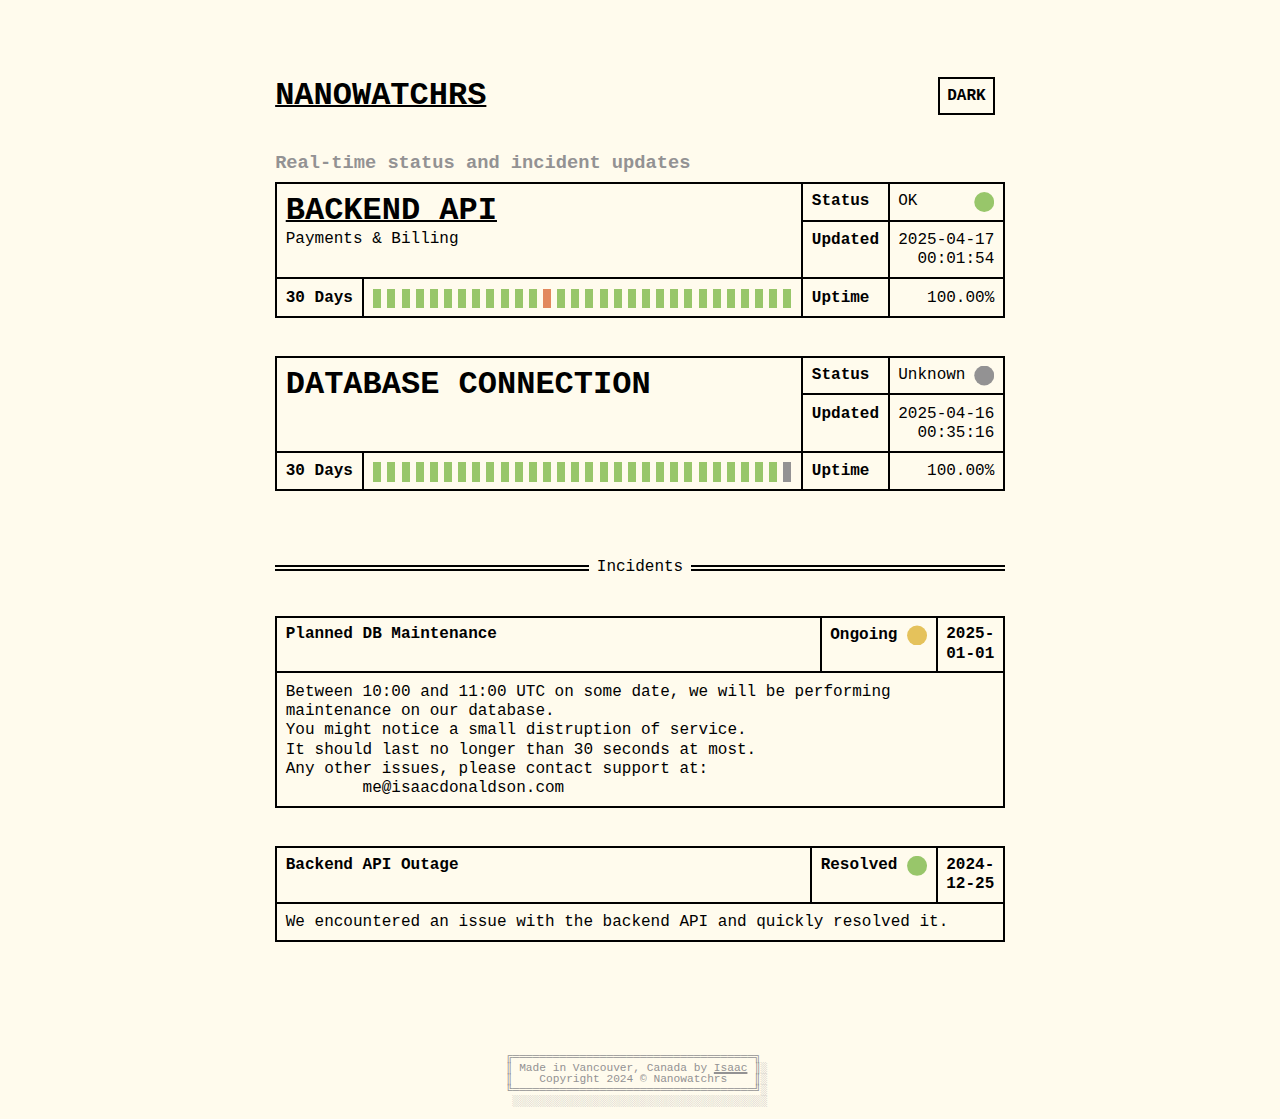
==== assets/index.html @ fce8784a "Update status for Backend API" ====
<!DOCTYPE html>
<html lang="en">
    <head>
        
    <title>Nanowatchrs Status</title>
    <meta property="og:title" content="Nanowatchrs Status">


        <meta charset="utf-8">
        <meta name="viewport" content="width=device-width, initial-scale=1">
        <meta name="author" content="Nanowatchrs Status">
        <meta name="description" content="Nanowatchrs status page">
        <meta property="og:description" content="Nanowatchrs status page">
        <meta property="og:image" content="/nanowatchrs_logo.svg">
        <meta property="og:url" content="https://status.isaacdonaldson.com">
        <meta property="og:site_name" content="Nanowatchrs Status">
        <meta name="twitter:card" content="/nanowatchrs_logo.svg">
        <meta name="twitter:image:alt" content="Nanowatchrs Status logo">
        <link href="style.css?v=043" rel="stylesheet">
        <link rel="icon" type="image/svg+xml" href="/nanowatchrs_logo.svg">
    </head>

    

<button class="theme-toggle" aria-label="Toggle theme">
  <span class="theme-toggle-text">DARK</span>
</button>


    <a href="https://github.com/isaacdonaldson/nanowatchrs" target="_blank">
        <h1>Nanowatchrs</h1>
    </a>



    <h3 class="disabled">Real-time status and incident updates</h3>



<table class="header desktop">
    <tr>
        <td colspan="2" rowspan="2" class="width-auto">
            
                <a href="https://example.com" target="_blank"><h1 class="title">
                    Backend API
                </h1></a>
            
            
                <span class="subtitle">Payments & Billing</span>
            
        </td>
        <th>Status</th>
        <td class="width-min">
            <div class="inline-row">
                OK
                <span class="status-marker bg-success"></span>
            </div>
        </td>
    </tr>
    <tr>
        <th>Updated</th>
        <td class="width-min">
            <time style="white-space: pre">2025-04-17</time>
            <time style="white-space: pre">00:01:54</time>
        </td>
    </tr>
    <tr>
        <th class="width-min"><span style="white-space: nowrap;">30 Days</span></th>
        <td class="width-auto">
            <div class="history-line">
                
                <div class="popup-container">
                    <div class="popup-target history-marker bg-success">&nbsp;</div>
                    <div class="popup-content">
                        <span class="entry-date">2025-03-19</span>
                        <div class="entry-content">
                            <span class="status-marker bg-success"></span>
                            <small class="entry-notes">No Incident</small>
                        </div>
                    </div>
                </div>
                
                <div class="popup-container">
                    <div class="popup-target history-marker bg-success">&nbsp;</div>
                    <div class="popup-content">
                        <span class="entry-date">2025-03-20</span>
                        <div class="entry-content">
                            <span class="status-marker bg-success"></span>
                            <small class="entry-notes">No Incident</small>
                        </div>
                    </div>
                </div>
                
                <div class="popup-container">
                    <div class="popup-target history-marker bg-success">&nbsp;</div>
                    <div class="popup-content">
                        <span class="entry-date">2025-03-21</span>
                        <div class="entry-content">
                            <span class="status-marker bg-success"></span>
                            <small class="entry-notes">No Incident</small>
                        </div>
                    </div>
                </div>
                
                <div class="popup-container">
                    <div class="popup-target history-marker bg-success">&nbsp;</div>
                    <div class="popup-content">
                        <span class="entry-date">2025-03-22</span>
                        <div class="entry-content">
                            <span class="status-marker bg-success"></span>
                            <small class="entry-notes">No Incident</small>
                        </div>
                    </div>
                </div>
                
                <div class="popup-container">
                    <div class="popup-target history-marker bg-success">&nbsp;</div>
                    <div class="popup-content">
                        <span class="entry-date">2025-03-23</span>
                        <div class="entry-content">
                            <span class="status-marker bg-success"></span>
                            <small class="entry-notes">No Incident</small>
                        </div>
                    </div>
                </div>
                
                <div class="popup-container">
                    <div class="popup-target history-marker bg-success">&nbsp;</div>
                    <div class="popup-content">
                        <span class="entry-date">2025-03-24</span>
                        <div class="entry-content">
                            <span class="status-marker bg-success"></span>
                            <small class="entry-notes">No Incident</small>
                        </div>
                    </div>
                </div>
                
                <div class="popup-container">
                    <div class="popup-target history-marker bg-success">&nbsp;</div>
                    <div class="popup-content">
                        <span class="entry-date">2025-03-25</span>
                        <div class="entry-content">
                            <span class="status-marker bg-success"></span>
                            <small class="entry-notes">No Incident</small>
                        </div>
                    </div>
                </div>
                
                <div class="popup-container">
                    <div class="popup-target history-marker bg-success">&nbsp;</div>
                    <div class="popup-content">
                        <span class="entry-date">2025-03-26</span>
                        <div class="entry-content">
                            <span class="status-marker bg-success"></span>
                            <small class="entry-notes">No Incident</small>
                        </div>
                    </div>
                </div>
                
                <div class="popup-container">
                    <div class="popup-target history-marker bg-success">&nbsp;</div>
                    <div class="popup-content">
                        <span class="entry-date">2025-03-27</span>
                        <div class="entry-content">
                            <span class="status-marker bg-success"></span>
                            <small class="entry-notes">No Incident</small>
                        </div>
                    </div>
                </div>
                
                <div class="popup-container">
                    <div class="popup-target history-marker bg-success">&nbsp;</div>
                    <div class="popup-content">
                        <span class="entry-date">2025-03-28</span>
                        <div class="entry-content">
                            <span class="status-marker bg-success"></span>
                            <small class="entry-notes">No Incident</small>
                        </div>
                    </div>
                </div>
                
                <div class="popup-container">
                    <div class="popup-target history-marker bg-success">&nbsp;</div>
                    <div class="popup-content">
                        <span class="entry-date">2025-03-29</span>
                        <div class="entry-content">
                            <span class="status-marker bg-success"></span>
                            <small class="entry-notes">No Incident</small>
                        </div>
                    </div>
                </div>
                
                <div class="popup-container">
                    <div class="popup-target history-marker bg-success">&nbsp;</div>
                    <div class="popup-content">
                        <span class="entry-date">2025-03-30</span>
                        <div class="entry-content">
                            <span class="status-marker bg-success"></span>
                            <small class="entry-notes">No Incident</small>
                        </div>
                    </div>
                </div>
                
                <div class="popup-container">
                    <div class="popup-target history-marker bg-danger">&nbsp;</div>
                    <div class="popup-content">
                        <span class="entry-date">2025-03-31</span>
                        <div class="entry-content">
                            <span class="status-marker bg-danger"></span>
                            <small class="entry-notes">Potential Outage or Issue</small>
                        </div>
                    </div>
                </div>
                
                <div class="popup-container">
                    <div class="popup-target history-marker bg-success">&nbsp;</div>
                    <div class="popup-content">
                        <span class="entry-date">2025-04-01</span>
                        <div class="entry-content">
                            <span class="status-marker bg-success"></span>
                            <small class="entry-notes">No Incident</small>
                        </div>
                    </div>
                </div>
                
                <div class="popup-container">
                    <div class="popup-target history-marker bg-success">&nbsp;</div>
                    <div class="popup-content">
                        <span class="entry-date">2025-04-02</span>
                        <div class="entry-content">
                            <span class="status-marker bg-success"></span>
                            <small class="entry-notes">No Incident</small>
                        </div>
                    </div>
                </div>
                
                <div class="popup-container">
                    <div class="popup-target history-marker bg-success">&nbsp;</div>
                    <div class="popup-content">
                        <span class="entry-date">2025-04-03</span>
                        <div class="entry-content">
                            <span class="status-marker bg-success"></span>
                            <small class="entry-notes">No Incident</small>
                        </div>
                    </div>
                </div>
                
                <div class="popup-container">
                    <div class="popup-target history-marker bg-success">&nbsp;</div>
                    <div class="popup-content">
                        <span class="entry-date">2025-04-04</span>
                        <div class="entry-content">
                            <span class="status-marker bg-success"></span>
                            <small class="entry-notes">No Incident</small>
                        </div>
                    </div>
                </div>
                
                <div class="popup-container">
                    <div class="popup-target history-marker bg-success">&nbsp;</div>
                    <div class="popup-content">
                        <span class="entry-date">2025-04-05</span>
                        <div class="entry-content">
                            <span class="status-marker bg-success"></span>
                            <small class="entry-notes">No Incident</small>
                        </div>
                    </div>
                </div>
                
                <div class="popup-container">
                    <div class="popup-target history-marker bg-success">&nbsp;</div>
                    <div class="popup-content">
                        <span class="entry-date">2025-04-06</span>
                        <div class="entry-content">
                            <span class="status-marker bg-success"></span>
                            <small class="entry-notes">No Incident</small>
                        </div>
                    </div>
                </div>
                
                <div class="popup-container">
                    <div class="popup-target history-marker bg-success">&nbsp;</div>
                    <div class="popup-content">
                        <span class="entry-date">2025-04-07</span>
                        <div class="entry-content">
                            <span class="status-marker bg-success"></span>
                            <small class="entry-notes">No Incident</small>
                        </div>
                    </div>
                </div>
                
                <div class="popup-container">
                    <div class="popup-target history-marker bg-success">&nbsp;</div>
                    <div class="popup-content">
                        <span class="entry-date">2025-04-08</span>
                        <div class="entry-content">
                            <span class="status-marker bg-success"></span>
                            <small class="entry-notes">No Incident</small>
                        </div>
                    </div>
                </div>
                
                <div class="popup-container">
                    <div class="popup-target history-marker bg-success">&nbsp;</div>
                    <div class="popup-content">
                        <span class="entry-date">2025-04-09</span>
                        <div class="entry-content">
                            <span class="status-marker bg-success"></span>
                            <small class="entry-notes">No Incident</small>
                        </div>
                    </div>
                </div>
                
                <div class="popup-container">
                    <div class="popup-target history-marker bg-success">&nbsp;</div>
                    <div class="popup-content">
                        <span class="entry-date">2025-04-10</span>
                        <div class="entry-content">
                            <span class="status-marker bg-success"></span>
                            <small class="entry-notes">No Incident</small>
                        </div>
                    </div>
                </div>
                
                <div class="popup-container">
                    <div class="popup-target history-marker bg-success">&nbsp;</div>
                    <div class="popup-content">
                        <span class="entry-date">2025-04-11</span>
                        <div class="entry-content">
                            <span class="status-marker bg-success"></span>
                            <small class="entry-notes">No Incident</small>
                        </div>
                    </div>
                </div>
                
                <div class="popup-container">
                    <div class="popup-target history-marker bg-success">&nbsp;</div>
                    <div class="popup-content">
                        <span class="entry-date">2025-04-12</span>
                        <div class="entry-content">
                            <span class="status-marker bg-success"></span>
                            <small class="entry-notes">No Incident</small>
                        </div>
                    </div>
                </div>
                
                <div class="popup-container">
                    <div class="popup-target history-marker bg-success">&nbsp;</div>
                    <div class="popup-content">
                        <span class="entry-date">2025-04-13</span>
                        <div class="entry-content">
                            <span class="status-marker bg-success"></span>
                            <small class="entry-notes">No Incident</small>
                        </div>
                    </div>
                </div>
                
                <div class="popup-container">
                    <div class="popup-target history-marker bg-success">&nbsp;</div>
                    <div class="popup-content">
                        <span class="entry-date">2025-04-14</span>
                        <div class="entry-content">
                            <span class="status-marker bg-success"></span>
                            <small class="entry-notes">No Incident</small>
                        </div>
                    </div>
                </div>
                
                <div class="popup-container">
                    <div class="popup-target history-marker bg-success">&nbsp;</div>
                    <div class="popup-content">
                        <span class="entry-date">2025-04-15</span>
                        <div class="entry-content">
                            <span class="status-marker bg-success"></span>
                            <small class="entry-notes">No Incident</small>
                        </div>
                    </div>
                </div>
                
                <div class="popup-container">
                    <div class="popup-target history-marker bg-success">&nbsp;</div>
                    <div class="popup-content">
                        <span class="entry-date">2025-04-16</span>
                        <div class="entry-content">
                            <span class="status-marker bg-success"></span>
                            <small class="entry-notes">No Incident</small>
                        </div>
                    </div>
                </div>
                
                <div class="popup-container">
                    <div class="popup-target history-marker bg-success">&nbsp;</div>
                    <div class="popup-content">
                        <span class="entry-date">2025-04-17</span>
                        <div class="entry-content">
                            <span class="status-marker bg-success"></span>
                            <small class="entry-notes">No Incident</small>
                        </div>
                    </div>
                </div>
                
            </div>
        </td>
        <th class="width-min">Uptime</th>
        <td>100.00%</td>
    </tr>
</table>


<table class="header tablet">
    <tr>
        <td colspan="2" rowspan="2" class="width-auto">
            
                <a href="https://example.com" target="_blank"><h1 class="title">
                    Backend API
                </h1></a>
            
            
                <span class="subtitle">Payments & Billing</span>
            
        </td>
        <th>Status</th>
        <td class="width-min">
            <div class="inline-row">
                OK
                <span class="status-marker bg-success"></span>
            </div>
        </td>
    </tr>
    <tr>
        <th>Updated</th>
        <td class="width-min">
            <time style="white-space: pre">2025-04-17</time>
            <time style="white-space: pre">00:01:54</time>
        </td>
    </tr>
    <tr>
        <td colspan="2" class="width-min">
            <div class="history-line">
                
                <div class="popup-container">
                    <div class="popup-target history-marker bg-success">&nbsp;</div>
                    <div class="popup-content">
                        <span class="entry-date">2025-03-19</span>
                        <div class="entry-content">
                            <span class="status-marker bg-success"></span>
                            <small class="entry-notes">No Incident</small>
                        </div>
                    </div>
                </div>
                
                <div class="popup-container">
                    <div class="popup-target history-marker bg-success">&nbsp;</div>
                    <div class="popup-content">
                        <span class="entry-date">2025-03-20</span>
                        <div class="entry-content">
                            <span class="status-marker bg-success"></span>
                            <small class="entry-notes">No Incident</small>
                        </div>
                    </div>
                </div>
                
                <div class="popup-container">
                    <div class="popup-target history-marker bg-success">&nbsp;</div>
                    <div class="popup-content">
                        <span class="entry-date">2025-03-21</span>
                        <div class="entry-content">
                            <span class="status-marker bg-success"></span>
                            <small class="entry-notes">No Incident</small>
                        </div>
                    </div>
                </div>
                
                <div class="popup-container">
                    <div class="popup-target history-marker bg-success">&nbsp;</div>
                    <div class="popup-content">
                        <span class="entry-date">2025-03-22</span>
                        <div class="entry-content">
                            <span class="status-marker bg-success"></span>
                            <small class="entry-notes">No Incident</small>
                        </div>
                    </div>
                </div>
                
                <div class="popup-container">
                    <div class="popup-target history-marker bg-success">&nbsp;</div>
                    <div class="popup-content">
                        <span class="entry-date">2025-03-23</span>
                        <div class="entry-content">
                            <span class="status-marker bg-success"></span>
                            <small class="entry-notes">No Incident</small>
                        </div>
                    </div>
                </div>
                
                <div class="popup-container">
                    <div class="popup-target history-marker bg-success">&nbsp;</div>
                    <div class="popup-content">
                        <span class="entry-date">2025-03-24</span>
                        <div class="entry-content">
                            <span class="status-marker bg-success"></span>
                            <small class="entry-notes">No Incident</small>
                        </div>
                    </div>
                </div>
                
                <div class="popup-container">
                    <div class="popup-target history-marker bg-success">&nbsp;</div>
                    <div class="popup-content">
                        <span class="entry-date">2025-03-25</span>
                        <div class="entry-content">
                            <span class="status-marker bg-success"></span>
                            <small class="entry-notes">No Incident</small>
                        </div>
                    </div>
                </div>
                
                <div class="popup-container">
                    <div class="popup-target history-marker bg-success">&nbsp;</div>
                    <div class="popup-content">
                        <span class="entry-date">2025-03-26</span>
                        <div class="entry-content">
                            <span class="status-marker bg-success"></span>
                            <small class="entry-notes">No Incident</small>
                        </div>
                    </div>
                </div>
                
                <div class="popup-container">
                    <div class="popup-target history-marker bg-success">&nbsp;</div>
                    <div class="popup-content">
                        <span class="entry-date">2025-03-27</span>
                        <div class="entry-content">
                            <span class="status-marker bg-success"></span>
                            <small class="entry-notes">No Incident</small>
                        </div>
                    </div>
                </div>
                
                <div class="popup-container">
                    <div class="popup-target history-marker bg-success">&nbsp;</div>
                    <div class="popup-content">
                        <span class="entry-date">2025-03-28</span>
                        <div class="entry-content">
                            <span class="status-marker bg-success"></span>
                            <small class="entry-notes">No Incident</small>
                        </div>
                    </div>
                </div>
                
                <div class="popup-container">
                    <div class="popup-target history-marker bg-success">&nbsp;</div>
                    <div class="popup-content">
                        <span class="entry-date">2025-03-29</span>
                        <div class="entry-content">
                            <span class="status-marker bg-success"></span>
                            <small class="entry-notes">No Incident</small>
                        </div>
                    </div>
                </div>
                
                <div class="popup-container">
                    <div class="popup-target history-marker bg-success">&nbsp;</div>
                    <div class="popup-content">
                        <span class="entry-date">2025-03-30</span>
                        <div class="entry-content">
                            <span class="status-marker bg-success"></span>
                            <small class="entry-notes">No Incident</small>
                        </div>
                    </div>
                </div>
                
                <div class="popup-container">
                    <div class="popup-target history-marker bg-danger">&nbsp;</div>
                    <div class="popup-content">
                        <span class="entry-date">2025-03-31</span>
                        <div class="entry-content">
                            <span class="status-marker bg-danger"></span>
                            <small class="entry-notes">Potential Outage or Issue</small>
                        </div>
                    </div>
                </div>
                
                <div class="popup-container">
                    <div class="popup-target history-marker bg-success">&nbsp;</div>
                    <div class="popup-content">
                        <span class="entry-date">2025-04-01</span>
                        <div class="entry-content">
                            <span class="status-marker bg-success"></span>
                            <small class="entry-notes">No Incident</small>
                        </div>
                    </div>
                </div>
                
                <div class="popup-container">
                    <div class="popup-target history-marker bg-success">&nbsp;</div>
                    <div class="popup-content">
                        <span class="entry-date">2025-04-02</span>
                        <div class="entry-content">
                            <span class="status-marker bg-success"></span>
                            <small class="entry-notes">No Incident</small>
                        </div>
                    </div>
                </div>
                
                <div class="popup-container">
                    <div class="popup-target history-marker bg-success">&nbsp;</div>
                    <div class="popup-content">
                        <span class="entry-date">2025-04-03</span>
                        <div class="entry-content">
                            <span class="status-marker bg-success"></span>
                            <small class="entry-notes">No Incident</small>
                        </div>
                    </div>
                </div>
                
                <div class="popup-container">
                    <div class="popup-target history-marker bg-success">&nbsp;</div>
                    <div class="popup-content">
                        <span class="entry-date">2025-04-04</span>
                        <div class="entry-content">
                            <span class="status-marker bg-success"></span>
                            <small class="entry-notes">No Incident</small>
                        </div>
                    </div>
                </div>
                
                <div class="popup-container">
                    <div class="popup-target history-marker bg-success">&nbsp;</div>
                    <div class="popup-content">
                        <span class="entry-date">2025-04-05</span>
                        <div class="entry-content">
                            <span class="status-marker bg-success"></span>
                            <small class="entry-notes">No Incident</small>
                        </div>
                    </div>
                </div>
                
                <div class="popup-container">
                    <div class="popup-target history-marker bg-success">&nbsp;</div>
                    <div class="popup-content">
                        <span class="entry-date">2025-04-06</span>
                        <div class="entry-content">
                            <span class="status-marker bg-success"></span>
                            <small class="entry-notes">No Incident</small>
                        </div>
                    </div>
                </div>
                
                <div class="popup-container">
                    <div class="popup-target history-marker bg-success">&nbsp;</div>
                    <div class="popup-content">
                        <span class="entry-date">2025-04-07</span>
                        <div class="entry-content">
                            <span class="status-marker bg-success"></span>
                            <small class="entry-notes">No Incident</small>
                        </div>
                    </div>
                </div>
                
                <div class="popup-container">
                    <div class="popup-target history-marker bg-success">&nbsp;</div>
                    <div class="popup-content">
                        <span class="entry-date">2025-04-08</span>
                        <div class="entry-content">
                            <span class="status-marker bg-success"></span>
                            <small class="entry-notes">No Incident</small>
                        </div>
                    </div>
                </div>
                
                <div class="popup-container">
                    <div class="popup-target history-marker bg-success">&nbsp;</div>
                    <div class="popup-content">
                        <span class="entry-date">2025-04-09</span>
                        <div class="entry-content">
                            <span class="status-marker bg-success"></span>
                            <small class="entry-notes">No Incident</small>
                        </div>
                    </div>
                </div>
                
                <div class="popup-container">
                    <div class="popup-target history-marker bg-success">&nbsp;</div>
                    <div class="popup-content">
                        <span class="entry-date">2025-04-10</span>
                        <div class="entry-content">
                            <span class="status-marker bg-success"></span>
                            <small class="entry-notes">No Incident</small>
                        </div>
                    </div>
                </div>
                
                <div class="popup-container">
                    <div class="popup-target history-marker bg-success">&nbsp;</div>
                    <div class="popup-content">
                        <span class="entry-date">2025-04-11</span>
                        <div class="entry-content">
                            <span class="status-marker bg-success"></span>
                            <small class="entry-notes">No Incident</small>
                        </div>
                    </div>
                </div>
                
                <div class="popup-container">
                    <div class="popup-target history-marker bg-success">&nbsp;</div>
                    <div class="popup-content">
                        <span class="entry-date">2025-04-12</span>
                        <div class="entry-content">
                            <span class="status-marker bg-success"></span>
                            <small class="entry-notes">No Incident</small>
                        </div>
                    </div>
                </div>
                
                <div class="popup-container">
                    <div class="popup-target history-marker bg-success">&nbsp;</div>
                    <div class="popup-content">
                        <span class="entry-date">2025-04-13</span>
                        <div class="entry-content">
                            <span class="status-marker bg-success"></span>
                            <small class="entry-notes">No Incident</small>
                        </div>
                    </div>
                </div>
                
                <div class="popup-container">
                    <div class="popup-target history-marker bg-success">&nbsp;</div>
                    <div class="popup-content">
                        <span class="entry-date">2025-04-14</span>
                        <div class="entry-content">
                            <span class="status-marker bg-success"></span>
                            <small class="entry-notes">No Incident</small>
                        </div>
                    </div>
                </div>
                
                <div class="popup-container">
                    <div class="popup-target history-marker bg-success">&nbsp;</div>
                    <div class="popup-content">
                        <span class="entry-date">2025-04-15</span>
                        <div class="entry-content">
                            <span class="status-marker bg-success"></span>
                            <small class="entry-notes">No Incident</small>
                        </div>
                    </div>
                </div>
                
                <div class="popup-container">
                    <div class="popup-target history-marker bg-success">&nbsp;</div>
                    <div class="popup-content">
                        <span class="entry-date">2025-04-16</span>
                        <div class="entry-content">
                            <span class="status-marker bg-success"></span>
                            <small class="entry-notes">No Incident</small>
                        </div>
                    </div>
                </div>
                
                <div class="popup-container">
                    <div class="popup-target history-marker bg-success">&nbsp;</div>
                    <div class="popup-content">
                        <span class="entry-date">2025-04-17</span>
                        <div class="entry-content">
                            <span class="status-marker bg-success"></span>
                            <small class="entry-notes">No Incident</small>
                        </div>
                    </div>
                </div>
                
            </div>
        </td>
        <th class="width-min">Uptime</th>
        <td>100.00%</td>
    </tr>
</table>

<table class="header mobile">
    <tr>
        <td colspan="3" class="width-auto" style="text-align: left;">
            
                <a href="https://example.com" target="_blank"><h1 class="title">
                    Backend API
                </h1></a>
            
            
                <span class="subtitle">Payments & Billing</span>
            
        </td>
    </tr>
    <tr>
        <td class="width-auto">
            <time style="white-space: pre">2025-04-17</time>
            @
            <time style="white-space: pre">00:01:54</time>
        </td>
        <td class="width-min" style="text-align: right;">100.00%</td>
        <td class="width-min" style="padding-left: 2ch">

            <div class="inline-row">
                OK
                <span class="status-marker bg-success" style="padding-left: 5ch"></span>
            </div>
        </td>
    </tr>
</table>

<table class="header desktop">
    <tr>
        <td colspan="2" rowspan="2" class="width-auto">
            
                <h1 class="title">
                    Database Connection
                </h1>
            
            
        </td>
        <th>Status</th>
        <td class="width-min">
            <div class="inline-row">
                Unknown
                <span class="status-marker bg-disabled"></span>
            </div>
        </td>
    </tr>
    <tr>
        <th>Updated</th>
        <td class="width-min">
            <time style="white-space: pre">2025-04-16</time>
            <time style="white-space: pre">00:35:16</time>
        </td>
    </tr>
    <tr>
        <th class="width-min"><span style="white-space: nowrap;">30 Days</span></th>
        <td class="width-auto">
            <div class="history-line">
                
                <div class="popup-container">
                    <div class="popup-target history-marker bg-success">&nbsp;</div>
                    <div class="popup-content">
                        <span class="entry-date">2025-03-19</span>
                        <div class="entry-content">
                            <span class="status-marker bg-success"></span>
                            <small class="entry-notes">No Incident</small>
                        </div>
                    </div>
                </div>
                
                <div class="popup-container">
                    <div class="popup-target history-marker bg-success">&nbsp;</div>
                    <div class="popup-content">
                        <span class="entry-date">2025-03-20</span>
                        <div class="entry-content">
                            <span class="status-marker bg-success"></span>
                            <small class="entry-notes">No Incident</small>
                        </div>
                    </div>
                </div>
                
                <div class="popup-container">
                    <div class="popup-target history-marker bg-success">&nbsp;</div>
                    <div class="popup-content">
                        <span class="entry-date">2025-03-21</span>
                        <div class="entry-content">
                            <span class="status-marker bg-success"></span>
                            <small class="entry-notes">No Incident</small>
                        </div>
                    </div>
                </div>
                
                <div class="popup-container">
                    <div class="popup-target history-marker bg-success">&nbsp;</div>
                    <div class="popup-content">
                        <span class="entry-date">2025-03-22</span>
                        <div class="entry-content">
                            <span class="status-marker bg-success"></span>
                            <small class="entry-notes">No Incident</small>
                        </div>
                    </div>
                </div>
                
                <div class="popup-container">
                    <div class="popup-target history-marker bg-success">&nbsp;</div>
                    <div class="popup-content">
                        <span class="entry-date">2025-03-23</span>
                        <div class="entry-content">
                            <span class="status-marker bg-success"></span>
                            <small class="entry-notes">No Incident</small>
                        </div>
                    </div>
                </div>
                
                <div class="popup-container">
                    <div class="popup-target history-marker bg-success">&nbsp;</div>
                    <div class="popup-content">
                        <span class="entry-date">2025-03-24</span>
                        <div class="entry-content">
                            <span class="status-marker bg-success"></span>
                            <small class="entry-notes">No Incident</small>
                        </div>
                    </div>
                </div>
                
                <div class="popup-container">
                    <div class="popup-target history-marker bg-success">&nbsp;</div>
                    <div class="popup-content">
                        <span class="entry-date">2025-03-25</span>
                        <div class="entry-content">
                            <span class="status-marker bg-success"></span>
                            <small class="entry-notes">No Incident</small>
                        </div>
                    </div>
                </div>
                
                <div class="popup-container">
                    <div class="popup-target history-marker bg-success">&nbsp;</div>
                    <div class="popup-content">
                        <span class="entry-date">2025-03-26</span>
                        <div class="entry-content">
                            <span class="status-marker bg-success"></span>
                            <small class="entry-notes">No Incident</small>
                        </div>
                    </div>
                </div>
                
                <div class="popup-container">
                    <div class="popup-target history-marker bg-success">&nbsp;</div>
                    <div class="popup-content">
                        <span class="entry-date">2025-03-27</span>
                        <div class="entry-content">
                            <span class="status-marker bg-success"></span>
                            <small class="entry-notes">No Incident</small>
                        </div>
                    </div>
                </div>
                
                <div class="popup-container">
                    <div class="popup-target history-marker bg-success">&nbsp;</div>
                    <div class="popup-content">
                        <span class="entry-date">2025-03-28</span>
                        <div class="entry-content">
                            <span class="status-marker bg-success"></span>
                            <small class="entry-notes">No Incident</small>
                        </div>
                    </div>
                </div>
                
                <div class="popup-container">
                    <div class="popup-target history-marker bg-success">&nbsp;</div>
                    <div class="popup-content">
                        <span class="entry-date">2025-03-29</span>
                        <div class="entry-content">
                            <span class="status-marker bg-success"></span>
                            <small class="entry-notes">No Incident</small>
                        </div>
                    </div>
                </div>
                
                <div class="popup-container">
                    <div class="popup-target history-marker bg-success">&nbsp;</div>
                    <div class="popup-content">
                        <span class="entry-date">2025-03-30</span>
                        <div class="entry-content">
                            <span class="status-marker bg-success"></span>
                            <small class="entry-notes">No Incident</small>
                        </div>
                    </div>
                </div>
                
                <div class="popup-container">
                    <div class="popup-target history-marker bg-success">&nbsp;</div>
                    <div class="popup-content">
                        <span class="entry-date">2025-03-31</span>
                        <div class="entry-content">
                            <span class="status-marker bg-success"></span>
                            <small class="entry-notes">No Incident</small>
                        </div>
                    </div>
                </div>
                
                <div class="popup-container">
                    <div class="popup-target history-marker bg-success">&nbsp;</div>
                    <div class="popup-content">
                        <span class="entry-date">2025-04-01</span>
                        <div class="entry-content">
                            <span class="status-marker bg-success"></span>
                            <small class="entry-notes">No Incident</small>
                        </div>
                    </div>
                </div>
                
                <div class="popup-container">
                    <div class="popup-target history-marker bg-success">&nbsp;</div>
                    <div class="popup-content">
                        <span class="entry-date">2025-04-02</span>
                        <div class="entry-content">
                            <span class="status-marker bg-success"></span>
                            <small class="entry-notes">No Incident</small>
                        </div>
                    </div>
                </div>
                
                <div class="popup-container">
                    <div class="popup-target history-marker bg-success">&nbsp;</div>
                    <div class="popup-content">
                        <span class="entry-date">2025-04-03</span>
                        <div class="entry-content">
                            <span class="status-marker bg-success"></span>
                            <small class="entry-notes">No Incident</small>
                        </div>
                    </div>
                </div>
                
                <div class="popup-container">
                    <div class="popup-target history-marker bg-success">&nbsp;</div>
                    <div class="popup-content">
                        <span class="entry-date">2025-04-04</span>
                        <div class="entry-content">
                            <span class="status-marker bg-success"></span>
                            <small class="entry-notes">No Incident</small>
                        </div>
                    </div>
                </div>
                
                <div class="popup-container">
                    <div class="popup-target history-marker bg-success">&nbsp;</div>
                    <div class="popup-content">
                        <span class="entry-date">2025-04-05</span>
                        <div class="entry-content">
                            <span class="status-marker bg-success"></span>
                            <small class="entry-notes">No Incident</small>
                        </div>
                    </div>
                </div>
                
                <div class="popup-container">
                    <div class="popup-target history-marker bg-success">&nbsp;</div>
                    <div class="popup-content">
                        <span class="entry-date">2025-04-06</span>
                        <div class="entry-content">
                            <span class="status-marker bg-success"></span>
                            <small class="entry-notes">No Incident</small>
                        </div>
                    </div>
                </div>
                
                <div class="popup-container">
                    <div class="popup-target history-marker bg-success">&nbsp;</div>
                    <div class="popup-content">
                        <span class="entry-date">2025-04-07</span>
                        <div class="entry-content">
                            <span class="status-marker bg-success"></span>
                            <small class="entry-notes">No Incident</small>
                        </div>
                    </div>
                </div>
                
                <div class="popup-container">
                    <div class="popup-target history-marker bg-success">&nbsp;</div>
                    <div class="popup-content">
                        <span class="entry-date">2025-04-08</span>
                        <div class="entry-content">
                            <span class="status-marker bg-success"></span>
                            <small class="entry-notes">No Incident</small>
                        </div>
                    </div>
                </div>
                
                <div class="popup-container">
                    <div class="popup-target history-marker bg-success">&nbsp;</div>
                    <div class="popup-content">
                        <span class="entry-date">2025-04-09</span>
                        <div class="entry-content">
                            <span class="status-marker bg-success"></span>
                            <small class="entry-notes">No Incident</small>
                        </div>
                    </div>
                </div>
                
                <div class="popup-container">
                    <div class="popup-target history-marker bg-success">&nbsp;</div>
                    <div class="popup-content">
                        <span class="entry-date">2025-04-10</span>
                        <div class="entry-content">
                            <span class="status-marker bg-success"></span>
                            <small class="entry-notes">No Incident</small>
                        </div>
                    </div>
                </div>
                
                <div class="popup-container">
                    <div class="popup-target history-marker bg-success">&nbsp;</div>
                    <div class="popup-content">
                        <span class="entry-date">2025-04-11</span>
                        <div class="entry-content">
                            <span class="status-marker bg-success"></span>
                            <small class="entry-notes">No Incident</small>
                        </div>
                    </div>
                </div>
                
                <div class="popup-container">
                    <div class="popup-target history-marker bg-success">&nbsp;</div>
                    <div class="popup-content">
                        <span class="entry-date">2025-04-12</span>
                        <div class="entry-content">
                            <span class="status-marker bg-success"></span>
                            <small class="entry-notes">No Incident</small>
                        </div>
                    </div>
                </div>
                
                <div class="popup-container">
                    <div class="popup-target history-marker bg-success">&nbsp;</div>
                    <div class="popup-content">
                        <span class="entry-date">2025-04-13</span>
                        <div class="entry-content">
                            <span class="status-marker bg-success"></span>
                            <small class="entry-notes">No Incident</small>
                        </div>
                    </div>
                </div>
                
                <div class="popup-container">
                    <div class="popup-target history-marker bg-success">&nbsp;</div>
                    <div class="popup-content">
                        <span class="entry-date">2025-04-14</span>
                        <div class="entry-content">
                            <span class="status-marker bg-success"></span>
                            <small class="entry-notes">No Incident</small>
                        </div>
                    </div>
                </div>
                
                <div class="popup-container">
                    <div class="popup-target history-marker bg-success">&nbsp;</div>
                    <div class="popup-content">
                        <span class="entry-date">2025-04-15</span>
                        <div class="entry-content">
                            <span class="status-marker bg-success"></span>
                            <small class="entry-notes">No Incident</small>
                        </div>
                    </div>
                </div>
                
                <div class="popup-container">
                    <div class="popup-target history-marker bg-success">&nbsp;</div>
                    <div class="popup-content">
                        <span class="entry-date">2025-04-16</span>
                        <div class="entry-content">
                            <span class="status-marker bg-success"></span>
                            <small class="entry-notes">No Incident</small>
                        </div>
                    </div>
                </div>
                
                <div class="popup-container">
                    <div class="popup-target history-marker bg-unknown">&nbsp;</div>
                    <div class="popup-content">
                        <span class="entry-date">2025-04-17</span>
                        <div class="entry-content">
                            <span class="status-marker bg-unknown"></span>
                            <small class="entry-notes">Information N/A</small>
                        </div>
                    </div>
                </div>
                
            </div>
        </td>
        <th class="width-min">Uptime</th>
        <td>100.00%</td>
    </tr>
</table>


<table class="header tablet">
    <tr>
        <td colspan="2" rowspan="2" class="width-auto">
            
                <h1 class="title">
                    Database Connection
                </h1>
            
            
        </td>
        <th>Status</th>
        <td class="width-min">
            <div class="inline-row">
                Unknown
                <span class="status-marker bg-disabled"></span>
            </div>
        </td>
    </tr>
    <tr>
        <th>Updated</th>
        <td class="width-min">
            <time style="white-space: pre">2025-04-16</time>
            <time style="white-space: pre">00:35:16</time>
        </td>
    </tr>
    <tr>
        <td colspan="2" class="width-min">
            <div class="history-line">
                
                <div class="popup-container">
                    <div class="popup-target history-marker bg-success">&nbsp;</div>
                    <div class="popup-content">
                        <span class="entry-date">2025-03-19</span>
                        <div class="entry-content">
                            <span class="status-marker bg-success"></span>
                            <small class="entry-notes">No Incident</small>
                        </div>
                    </div>
                </div>
                
                <div class="popup-container">
                    <div class="popup-target history-marker bg-success">&nbsp;</div>
                    <div class="popup-content">
                        <span class="entry-date">2025-03-20</span>
                        <div class="entry-content">
                            <span class="status-marker bg-success"></span>
                            <small class="entry-notes">No Incident</small>
                        </div>
                    </div>
                </div>
                
                <div class="popup-container">
                    <div class="popup-target history-marker bg-success">&nbsp;</div>
                    <div class="popup-content">
                        <span class="entry-date">2025-03-21</span>
                        <div class="entry-content">
                            <span class="status-marker bg-success"></span>
                            <small class="entry-notes">No Incident</small>
                        </div>
                    </div>
                </div>
                
                <div class="popup-container">
                    <div class="popup-target history-marker bg-success">&nbsp;</div>
                    <div class="popup-content">
                        <span class="entry-date">2025-03-22</span>
                        <div class="entry-content">
                            <span class="status-marker bg-success"></span>
                            <small class="entry-notes">No Incident</small>
                        </div>
                    </div>
                </div>
                
                <div class="popup-container">
                    <div class="popup-target history-marker bg-success">&nbsp;</div>
                    <div class="popup-content">
                        <span class="entry-date">2025-03-23</span>
                        <div class="entry-content">
                            <span class="status-marker bg-success"></span>
                            <small class="entry-notes">No Incident</small>
                        </div>
                    </div>
                </div>
                
                <div class="popup-container">
                    <div class="popup-target history-marker bg-success">&nbsp;</div>
                    <div class="popup-content">
                        <span class="entry-date">2025-03-24</span>
                        <div class="entry-content">
                            <span class="status-marker bg-success"></span>
                            <small class="entry-notes">No Incident</small>
                        </div>
                    </div>
                </div>
                
                <div class="popup-container">
                    <div class="popup-target history-marker bg-success">&nbsp;</div>
                    <div class="popup-content">
                        <span class="entry-date">2025-03-25</span>
                        <div class="entry-content">
                            <span class="status-marker bg-success"></span>
                            <small class="entry-notes">No Incident</small>
                        </div>
                    </div>
                </div>
                
                <div class="popup-container">
                    <div class="popup-target history-marker bg-success">&nbsp;</div>
                    <div class="popup-content">
                        <span class="entry-date">2025-03-26</span>
                        <div class="entry-content">
                            <span class="status-marker bg-success"></span>
                            <small class="entry-notes">No Incident</small>
                        </div>
                    </div>
                </div>
                
                <div class="popup-container">
                    <div class="popup-target history-marker bg-success">&nbsp;</div>
                    <div class="popup-content">
                        <span class="entry-date">2025-03-27</span>
                        <div class="entry-content">
                            <span class="status-marker bg-success"></span>
                            <small class="entry-notes">No Incident</small>
                        </div>
                    </div>
                </div>
                
                <div class="popup-container">
                    <div class="popup-target history-marker bg-success">&nbsp;</div>
                    <div class="popup-content">
                        <span class="entry-date">2025-03-28</span>
                        <div class="entry-content">
                            <span class="status-marker bg-success"></span>
                            <small class="entry-notes">No Incident</small>
                        </div>
                    </div>
                </div>
                
                <div class="popup-container">
                    <div class="popup-target history-marker bg-success">&nbsp;</div>
                    <div class="popup-content">
                        <span class="entry-date">2025-03-29</span>
                        <div class="entry-content">
                            <span class="status-marker bg-success"></span>
                            <small class="entry-notes">No Incident</small>
                        </div>
                    </div>
                </div>
                
                <div class="popup-container">
                    <div class="popup-target history-marker bg-success">&nbsp;</div>
                    <div class="popup-content">
                        <span class="entry-date">2025-03-30</span>
                        <div class="entry-content">
                            <span class="status-marker bg-success"></span>
                            <small class="entry-notes">No Incident</small>
                        </div>
                    </div>
                </div>
                
                <div class="popup-container">
                    <div class="popup-target history-marker bg-success">&nbsp;</div>
                    <div class="popup-content">
                        <span class="entry-date">2025-03-31</span>
                        <div class="entry-content">
                            <span class="status-marker bg-success"></span>
                            <small class="entry-notes">No Incident</small>
                        </div>
                    </div>
                </div>
                
                <div class="popup-container">
                    <div class="popup-target history-marker bg-success">&nbsp;</div>
                    <div class="popup-content">
                        <span class="entry-date">2025-04-01</span>
                        <div class="entry-content">
                            <span class="status-marker bg-success"></span>
                            <small class="entry-notes">No Incident</small>
                        </div>
                    </div>
                </div>
                
                <div class="popup-container">
                    <div class="popup-target history-marker bg-success">&nbsp;</div>
                    <div class="popup-content">
                        <span class="entry-date">2025-04-02</span>
                        <div class="entry-content">
                            <span class="status-marker bg-success"></span>
                            <small class="entry-notes">No Incident</small>
                        </div>
                    </div>
                </div>
                
                <div class="popup-container">
                    <div class="popup-target history-marker bg-success">&nbsp;</div>
                    <div class="popup-content">
                        <span class="entry-date">2025-04-03</span>
                        <div class="entry-content">
                            <span class="status-marker bg-success"></span>
                            <small class="entry-notes">No Incident</small>
                        </div>
                    </div>
                </div>
                
                <div class="popup-container">
                    <div class="popup-target history-marker bg-success">&nbsp;</div>
                    <div class="popup-content">
                        <span class="entry-date">2025-04-04</span>
                        <div class="entry-content">
                            <span class="status-marker bg-success"></span>
                            <small class="entry-notes">No Incident</small>
                        </div>
                    </div>
                </div>
                
                <div class="popup-container">
                    <div class="popup-target history-marker bg-success">&nbsp;</div>
                    <div class="popup-content">
                        <span class="entry-date">2025-04-05</span>
                        <div class="entry-content">
                            <span class="status-marker bg-success"></span>
                            <small class="entry-notes">No Incident</small>
                        </div>
                    </div>
                </div>
                
                <div class="popup-container">
                    <div class="popup-target history-marker bg-success">&nbsp;</div>
                    <div class="popup-content">
                        <span class="entry-date">2025-04-06</span>
                        <div class="entry-content">
                            <span class="status-marker bg-success"></span>
                            <small class="entry-notes">No Incident</small>
                        </div>
                    </div>
                </div>
                
                <div class="popup-container">
                    <div class="popup-target history-marker bg-success">&nbsp;</div>
                    <div class="popup-content">
                        <span class="entry-date">2025-04-07</span>
                        <div class="entry-content">
                            <span class="status-marker bg-success"></span>
                            <small class="entry-notes">No Incident</small>
                        </div>
                    </div>
                </div>
                
                <div class="popup-container">
                    <div class="popup-target history-marker bg-success">&nbsp;</div>
                    <div class="popup-content">
                        <span class="entry-date">2025-04-08</span>
                        <div class="entry-content">
                            <span class="status-marker bg-success"></span>
                            <small class="entry-notes">No Incident</small>
                        </div>
                    </div>
                </div>
                
                <div class="popup-container">
                    <div class="popup-target history-marker bg-success">&nbsp;</div>
                    <div class="popup-content">
                        <span class="entry-date">2025-04-09</span>
                        <div class="entry-content">
                            <span class="status-marker bg-success"></span>
                            <small class="entry-notes">No Incident</small>
                        </div>
                    </div>
                </div>
                
                <div class="popup-container">
                    <div class="popup-target history-marker bg-success">&nbsp;</div>
                    <div class="popup-content">
                        <span class="entry-date">2025-04-10</span>
                        <div class="entry-content">
                            <span class="status-marker bg-success"></span>
                            <small class="entry-notes">No Incident</small>
                        </div>
                    </div>
                </div>
                
                <div class="popup-container">
                    <div class="popup-target history-marker bg-success">&nbsp;</div>
                    <div class="popup-content">
                        <span class="entry-date">2025-04-11</span>
                        <div class="entry-content">
                            <span class="status-marker bg-success"></span>
                            <small class="entry-notes">No Incident</small>
                        </div>
                    </div>
                </div>
                
                <div class="popup-container">
                    <div class="popup-target history-marker bg-success">&nbsp;</div>
                    <div class="popup-content">
                        <span class="entry-date">2025-04-12</span>
                        <div class="entry-content">
                            <span class="status-marker bg-success"></span>
                            <small class="entry-notes">No Incident</small>
                        </div>
                    </div>
                </div>
                
                <div class="popup-container">
                    <div class="popup-target history-marker bg-success">&nbsp;</div>
                    <div class="popup-content">
                        <span class="entry-date">2025-04-13</span>
                        <div class="entry-content">
                            <span class="status-marker bg-success"></span>
                            <small class="entry-notes">No Incident</small>
                        </div>
                    </div>
                </div>
                
                <div class="popup-container">
                    <div class="popup-target history-marker bg-success">&nbsp;</div>
                    <div class="popup-content">
                        <span class="entry-date">2025-04-14</span>
                        <div class="entry-content">
                            <span class="status-marker bg-success"></span>
                            <small class="entry-notes">No Incident</small>
                        </div>
                    </div>
                </div>
                
                <div class="popup-container">
                    <div class="popup-target history-marker bg-success">&nbsp;</div>
                    <div class="popup-content">
                        <span class="entry-date">2025-04-15</span>
                        <div class="entry-content">
                            <span class="status-marker bg-success"></span>
                            <small class="entry-notes">No Incident</small>
                        </div>
                    </div>
                </div>
                
                <div class="popup-container">
                    <div class="popup-target history-marker bg-success">&nbsp;</div>
                    <div class="popup-content">
                        <span class="entry-date">2025-04-16</span>
                        <div class="entry-content">
                            <span class="status-marker bg-success"></span>
                            <small class="entry-notes">No Incident</small>
                        </div>
                    </div>
                </div>
                
                <div class="popup-container">
                    <div class="popup-target history-marker bg-unknown">&nbsp;</div>
                    <div class="popup-content">
                        <span class="entry-date">2025-04-17</span>
                        <div class="entry-content">
                            <span class="status-marker bg-unknown"></span>
                            <small class="entry-notes">Information N/A</small>
                        </div>
                    </div>
                </div>
                
            </div>
        </td>
        <th class="width-min">Uptime</th>
        <td>100.00%</td>
    </tr>
</table>

<table class="header mobile">
    <tr>
        <td colspan="3" class="width-auto" style="text-align: left;">
            
                <h1 class="title">
                    Database Connection
                </h1>
            
            
        </td>
    </tr>
    <tr>
        <td class="width-auto">
            <time style="white-space: pre">2025-04-16</time>
            @
            <time style="white-space: pre">00:35:16</time>
        </td>
        <td class="width-min" style="text-align: right;">100.00%</td>
        <td class="width-min" style="padding-left: 2ch">

            <div class="inline-row">
                Unknown
                <span class="status-marker bg-disabled" style="padding-left: 5ch"></span>
            </div>
        </td>
    </tr>
</table>

<div class="separator" style="margin-top: calc(var(--line-height) * 4);">Incidents</div>

<table>
    <tr>
        <th class="width-auto">Planned DB Maintenance</th>
        
            <th class="width-min">
                <div class="inline-row">
                    Ongoing
                    <span class="status-marker bg-warning" style="margin-left: 1ch;"></span>
                </div>
            </th>
        
        <th class="width-min"> 2025-01-01</th>
    </tr>
    <tr>
        <td colspan="3" class="width-auto" style="white-space: pre-wrap;">Between 10:00 and 11:00 UTC on some date, we will be performing maintenance on our database.<br>You might notice a small distruption of service.<br>It should last no longer than 30 seconds at most.<br>Any other issues, please contact support at:<br>	me@isaacdonaldson.com</td>
    </tr>
</table>
<table>
    <tr>
        <th class="width-auto">Backend API Outage</th>
        
            <th class="width-min">
                <div class="inline-row">
                    Resolved
                    <span class="status-marker bg-success" style="margin-left: 1ch;"></span>
                </div>
            </th>
        
        <th class="width-min"> 2024-12-25</th>
    </tr>
    <tr>
        <td colspan="3" class="width-auto" style="white-space: pre-wrap;">We encountered an issue with the backend API and quickly resolved it.</td>
    </tr>
</table>



    <pre class="disabled footer-box" style="margin-top: 12ch;">
      ╔════════════════════════════════════╗
      ║ Made in Vancouver, Canada by <a href="https://github.com/isaacdonaldson">Isaac</a> ║░
      ║    Copyright 2024 &copy; Nanowatchrs    ║░
      ╚════════════════════════════════════╝░
       ░░░░░░░░░░░░░░░░░░░░░░░░░░░░░░░░░░░░░░
    </pre>

    <script src="theme-toggle.js?v=006"></script>
</html>
---- assets/style.css ----
/*
Font settings:

Ligatures:       "ss01": true,
Arrows:          "ss02": true,
Smart Case:      "ss03": true,
Symbol Spacing:  "ss04": true,
Smart Kerning:   "ss05": true,

Alternate 'a':                "cv01": false,
Alternate 'g':                "cv02": true,
Square Dots:                  "cv03": false,
Alternate 'i':                "cv04": false,
Standard '@':                 "cv05": false,
Alternate '6' & '9':          "cv06": true,
Dotted '0':                   "cv07": false,
Alternate 'aefgy' in italic:  "cv08": false,
Lifted: '*':                  "cv09": true,
Alternate 'l':                "cv10": false,
Alternate '1':                "cv11": true
*/

/*

"#ab9df2" -> Purple
"#ffccff" -> Pink
"#78dce8" -> Blue
"#a9dc76" -> Green
"#ffd866" -> Yellow
"#fc9867" -> Orange
"#ff6188" -> Red
*/

@font-face {
  font-family: "CommitMono";
  src: url("/CommitMono.woff2") format("woff2");
}

:root {
  /* Typography */
  --font-family: "CommitMono", "Roboto Mono", Menlo, Courier, Consolas, Monaco, "Liberation Mono", "Lucida Console",
    monospace;
  --font-feature-settings: "ss01", "ss02", "ss03", "ss04", "ss05", "cv02", "cv06", "cv09", "cv11";
  --font-size: 16px;
  --line-height: 1.2rem;
  --font-weight-normal: 400;
  --font-weight-medium: 600;
  --font-weight-bold: 800;

  /* Colours */
  --font-light: #fcfcfc; /* off-white */
  --font-light-alt: #827878; /* off-white */
  --font-dark: #000000; /* black */
  --font-dark-alt: #827878; /* off-white */
  --bg-light: #fffbed; /* off-white */
  --bg-dark: #212121; /* off-black */
  --link: #0d47a1; /* dark blue */
  --link-hover-light: #1266e2; /* blue */
  --link-hover-dark: #0029a4; /* dark blue */
  --success-light: #a9dc76; /* green */
  --success-dark: #98c66a; /* green */
  --failure-light: #ff6188; /* red */
  --failure-dark: #e5577a; /* red */
  --warning-light: #ffd866; /* yellow */
  --warning-dark: #e5c25b; /* yellow */
  --danger-light: #fc9867; /* orange */
  --danger-dark: #e2885c; /* orange */
  --disabled-light: #939293; /* grey */
  --disabled-dark: #474448; /* grey */

  /* Variables */
  --border-radius: 5px;
  --border-thickness: 2px;
  font-variant-numeric: tabular-nums lining-nums;
  text-decoration-thickness: var(--border-thickness);
  --status-marker-size: 20px;

  --background-color: var(--bg-light);
  --text-color: var(--font-dark);
  --text-color-alt: var(--font-dark-alt);
  --highlight-font-color: var(--font-dark);
  --highlight-background-color: var(--danger);
  --button-background-hover: var(--bg-dark);
  --button-text-hover: var(--font-light);
  --success: var(--success-dark);
  --failure: var(--failure-dark);
  --warning: var(--warning-dark);
  --danger: var(--danger-dark);
  --disabled: var(--disabled-light);
  --link-hover: var(--link-hover-dark);
}

[data-theme="dark"] {
  --background-color: var(--bg-dark);
  --text-color: var(--font-light);
  --text-color-alt: var(--font-dark-alt);
  --highlight-font-color: var(--font-dark);
  --highlight-background-color: var(--warning);
  --button-background-hover: var(--bg-light);
  --button-text-hover: var(--font-dark);
  --success: var(--success-light);
  --failure: var(--failure-light);
  --warning: var(--warning-light);
  --danger: var(--danger-light);
  --disabled: var(--disabled-light);
  --link-hover: var(--link-hover-light);
}

[data-theme="light"] {
  --background-color: var(--bg-light);
  --text-color: var(--font-dark);
  --text-color-alt: var(--font-dark-alt);
  --highlight-font-color: var(--font-dark);
  --highlight-background-color: var(--danger);
  --button-background-hover: var(--bg-dark);
  --button-text-hover: var(--font-light);
  --success: var(--success-dark);
  --failure: var(--failure-dark);
  --warning: var(--warning-dark);
  --danger: var(--danger-dark);
  --disabled: var(--disabled-light);
  --link-hover: var(--link-hover-dark);
}

.theme-toggle {
  float: right;
  margin-right: 1ch;
  margin-bottom: calc(var(--line-height) * 2);
  cursor: pointer;
  transition: transform 0.2s ease;
}

[data-theme="dark"] .theme-toggle .theme-toggle-text {
  content: "LIGHT";
}

[data-theme="light"] .theme-toggle .theme-toggle-text {
  content: "DARK";
}

/* Reset */
/* Box sizing and font smoothing */
*,
*::before,
*::after {
  box-sizing: border-box;
}

/* Prevent font size inflation */
html {
  -moz-text-size-adjust: none;
  -webkit-text-size-adjust: none;
  text-size-adjust: none;
}

body {
  line-height: var(--line-height);
  min-height: 100vh;
}

/* Remove default margin in favour of better control in authored CSS */
* {
  margin: 0;
}

/* Set shorter line heights for headings and interactives */
h1,
h2,
button,
label {
  line-height: var(--line-height);
}

/* Avoid text overflows */
p,
h1,
h2 {
  overflow-wrap: break-word;
}

/* Text wrapping on headings */
h1,
h2 {
  text-wrap: balance;
}

/* Improve media defaults */
img,
picture,
svg {
  display: block;
  max-width: 100%;
}

/* Improve content defaults */
footer,
header,
nav,
section {
  display: block;
}

/* Remove built-in form typography styles */
input,
button,
textarea,
select {
  font: inherit;
}

/* Remove default styling on lists */
ul[role="list"],
ol[role="list"] {
  list-style: none;
}

/* anchor elements that don't have a class get default styles */
a:not([class]) {
  text-decoration-skip-ink: auto;
  /* This messes with the default */
  color: currentColor;
}

/* textareas without a rows shouldn't be tiny */
textarea:not([rows]) {
  min-height: 10em;
}

/* Anything that has been anchored to should have extra scroll margin */
:target {
  scroll-margin-block: 5ex;
}

/* Stacking for JS */
#root {
  isolation: isolate;
}

/*****************/
/* Default Theme */

/* Respect reduced motion */
@media (prefers-reduced-motion: reduce) {
  *,
  ::before,
  ::after {
    animation-delay: -1ms !important;
    animation-duration: -1ms !important;
    animation-iteration-count: 1 !important;
    background-attachment: initial !important;
    scroll-behavior: auto !important;
    transition-duration: 0s !important;
    transition-delay: 0s !important;
  }
}

* + * {
  margin-top: var(--line-height);
}

/*
  We only want to use h1 and h2 for headers, p and textarea for text.
*/
html {
  font-size: var(--font-size);
  font-family: var(--font-family);
  font-feature-settings: var(--font-feature-settings);
  -moz-font-feature-settings: var(--font-feature-settings);
  -webkit-font-feature-settings: var(--font-feature-settings);

  display: flex;
  width: 100%;
  padding: 0;
  flex-direction: column;
  align-items: center;
  background: var(--background-color);
  color: var(--text-color);
}

body {
  overflow-x: hidden;
  text-rendering: optimizeLegibility;
  line-height: var(--line-height);
  position: relative;
  width: 100%;

  padding: var(--line-height) 2ch;
  max-width: calc(min(80ch, round(down, 100%, 1ch)));
}

@media screen and (max-width: 480px) {
  :root {
    font-size: 14px;
  }
  body {
    padding: var(--line-height) 1ch;
  }
}

::-webkit-scrollbar {
  height: var(--line-height);
}

/* Link Styling */
a {
  color: var(--link);
  outline: none;
  text-decoration-skip: ink edges;
  text-decoration-thickness: var(--border-thickness);
}

a:focus {
  box-shadow: 0 0 0 0.1rem rgba(0, 0, 0, 0.2);
}

a:focus,
a:hover,
a:active,
a.active {
  text-decoration: underline;
  color: var(--link-hover);
  cursor: pointer;
}

/* a:link,
a:visited {
  color: var(--text-color);
} */

/* Text Styling*/
h1,
h2 {
  font-size: 1.2rem;
  font-weight: var(--font-weight-bold);
  line-height: var(--line-height);
  margin: calc(var(--line-height) * 2) 0 var(--line-height);
  color: inherit;
}

h1 {
  font-size: 2rem;
  line-height: calc(2 * var(--line-height));
  margin-bottom: calc(var(--line-height) * 2);
  text-transform: uppercase;
}
h2 {
  font-size: 1rem;
  text-transform: uppercase;
}

p {
  margin-bottom: var(--line-height);
  /* word-break: break-word;
  word-wrap: break-word;
  hyphens: auto; */
}

strong {
  font-weight: var(--font-weight-bold);
}

em {
  font-style: italic;
}

small {
  font-size: 0.7rem;
}

/* List Styling */
ul,
ol {
  margin: 0 0 var(--line-height);
  padding: 0;
}

ul {
  list-style-type: decimal;
  padding: 0 0 0 2ch;
}
ol {
  list-style-type: disc;
  counter-reset: item;
  padding: 0;
}
ol ul,
ol ol,
ul ol,
ul ul {
  padding: 0 0 0 3ch;
  margin: 0;
}
ol li:before {
  content: counters(item, ".") ". ";
  counter-increment: item;
  font-weight: var(--font-weight-medium);
}

li {
  margin: 0;
  padding: 0;
}

li::marker {
  line-height: 0;
}

/* Highlighted Text */
mark {
  padding: 0.05rem 0.1rem 0;
  color: var(--font-);
  border-bottom: 0.05rem solid var(--background-color);
  border-radius: 0;
  background: var(--highlight-background-color);
}

/* Double Line Horizontal Rule */
hr {
  position: relative;
  display: block;
  height: var(--line-height);
  margin: calc(var(--line-height) * 1.5) 0;
  border: none;
  color: var(--text-color);
}

hr:after {
  display: block;
  content: "";
  position: absolute;
  top: calc(var(--line-height) / 2 - var(--border-thickness));
  left: 0;
  width: 100%;
  border-top: calc(var(--border-thickness) * 3) double var(--text-color);
  height: 0;
}

/* Aligned Table */
table {
  position: relative;
  top: calc(var(--line-height) / 2);
  width: calc(round(down, 100%, 1ch));
  border-collapse: collapse;
  margin: 0 0 calc(var(--line-height) * 2);
}

th,
td {
  border: var(--border-thickness) solid var(--text-color);
  padding: calc((var(--line-height) / 2)) calc(1ch - var(--border-thickness) / 2)
    calc((var(--line-height) / 2) - (var(--border-thickness)));
  line-height: var(--line-height);
  vertical-align: top;
  text-align: left;
}
table tbody tr:first-child > * {
  padding-top: calc((var(--line-height) / 2) - var(--border-thickness));
}

th {
  font-weight: var(--font-weight-medium);
}
.width-min {
  width: 0%;
}
.width-auto {
  width: 100%;
}

.header {
  margin-bottom: calc(var(--line-height) * 2);
}
.header h1 {
  margin: 0;
}
.header tr td:last-child {
  text-align: right;
}

/* Layout Grid */
.grid {
  --grid-cells: 0;
  display: flex;
  gap: 1ch;
  width: calc(round(down, 100%, (1ch * var(--grid-cells)) - (1ch * var(--grid-cells) - 1)));
  margin-bottom: var(--line-height);
}

.grid > *,
.grid > input {
  flex: 0 0 calc(round(down, (100% - (1ch * (var(--grid-cells) - 1))) / var(--grid-cells), 1ch));
}
.grid:has(> :last-child:nth-child(1)) {
  --grid-cells: 1;
}
.grid:has(> :last-child:nth-child(2)) {
  --grid-cells: 2;
}
.grid:has(> :last-child:nth-child(3)) {
  --grid-cells: 3;
}
.grid:has(> :last-child:nth-child(4)) {
  --grid-cells: 4;
}
.grid:has(> :last-child:nth-child(5)) {
  --grid-cells: 5;
}
.grid:has(> :last-child:nth-child(6)) {
  --grid-cells: 6;
}
.grid:has(> :last-child:nth-child(7)) {
  --grid-cells: 7;
}
.grid:has(> :last-child:nth-child(8)) {
  --grid-cells: 8;
}
.grid:has(> :last-child:nth-child(9)) {
  --grid-cells: 9;
}
.grid:has(> :last-child:nth-child(10)) {
  --grid-cells: 10;
}
.grid:has(> :last-child:nth-child(11)) {
  --grid-cells: 11;
}
.grid:has(> :last-child:nth-child(12)) {
  --grid-cells: 12;
}

/* Media Styling */
img,
video {
  display: block;
  width: 100%;
  object-fit: contain;
  overflow: hidden;
}

/* Pop Down Section */
details {
  border: var(--border-thickness) solid var(--text-color);
  padding: calc(var(--line-height) - var(--border-thickness)) 1ch;
  margin-bottom: var(--line-height);
}

summary {
  font-weight: var(--font-weight-medium);
  cursor: pointer;
}
details[open] summary {
  margin-bottom: var(--line-height);
}

details ::marker {
  display: inline-block;
  content: "▶";
  margin: 0;
}
details[open] ::marker {
  content: "▼";
}

details :last-child {
  margin-bottom: 0;
}

/* Different Block Styles */
pre {
  white-space: pre;
  overflow-x: auto;
  margin: var(--line-height) 0;
  overflow-y: hidden;
}

pre,
code {
  font-family: var(--font-family);
}

code {
  font-weight: var(--font-weight-medium);
}

/* Inputs */
label {
  display: block;
  width: calc(round(down, 100%, 1ch));
  height: auto;
  line-height: var(--line-height);
  font-weight: var(--font-weight-medium);
  margin: 0;
}

label input {
  width: 100%;
}

input,
button,
textarea {
  border: var(--border-thickness) solid var(--text-color);
  padding: calc(var(--line-height) / 2 - var(--border-thickness)) calc(1ch - var(--border-thickness));
  margin: 0;
  font: inherit;
  font-weight: inherit;
  height: calc(var(--line-height) * 2);
  width: auto;
  overflow: visible;
  background: var(--background-color);
  color: var(--text-color);
  line-height: normal;
  -webkit-font-smoothing: inherit;
  -moz-osx-font-smoothing: inherit;
  -webkit-appearance: none;
}

input[type="checkbox"] {
  display: inline-grid;
  place-content: center;
  vertical-align: top;
  width: 2ch;
  height: var(--line-height);
  cursor: pointer;
}

input[type="checkbox"]:checked:before {
  content: "";
  width: 1ch;
  height: calc(var(--line-height) / 2);
  background: var(--text-color);
}

input {
  width: calc(round(down, 100%, 1ch));
}

input:focus {
  --border-thickness: 3px;
  outline: none;
}

::placeholder {
  color: var(--text-color-alt);
  opacity: 1;
}

::-ms-input-placeholder {
  color: var(--text-color-alt);
}

/* Button */
button:focus {
  --border-thickness: 3px;
  outline: none;
}

button::-moz-focus-inner {
  padding: 0;
  border: 0;
}

button {
  text-transform: uppercase;
  font-weight: var(--font-weight-medium);
  cursor: pointer;
}

button:hover {
  background: var(--button-background-hover);
  color: var(--button-text-hover);
}
button:active {
  transform: translate(2px, 2px);
}

/* Alternative Grid Layout using data-grid */
/* Usage Example
<div data-grid="columns:12 gap:20px">
  <div data-span="12" data-span-md="6" data-span-lg="4" style="background-color: #f0f0f0; padding: 1rem;">
    Column 1
  </div>
  <div data-span="12" data-span-md="6" data-span-lg="4" style="background-color: #e0e0e0; padding: 1rem;">
    Column 2
  </div>
  <div data-span="12" data-span-md="12" data-span-lg="4" style="background-color: #d0d0d0; padding: 1rem;">
    Column 3
  </div>
</div>
*/

/* [data-grid] {
  display: grid;
  grid-template-columns: repeat(var(--grid-columns, 12), 1fr);
  gap: var(--grid-gap, 1rem);
}

[data-grid] > * {
  grid-column: span var(--span, 12);
}

@media (min-width: 768px) {
  [data-grid] > * {
    grid-column: span var(--span-md, var(--span, 12));
  }
}

@media (min-width: 1024px) {
  [data-grid] > * {
    grid-column: span var(--span-lg, var(--span-md, var(--span, 12)));
  }
} */

/* Utility Classes */
.inline-row {
  display: flex;
  align-items: center;
  justify-content: space-between;
}

.font-bold {
  font-weight: var(--font-weight-bold);
}

/* Status Markers & Colours */
/* .status-marker {
  display: inline-block;
  width: var(--status-marker-size);
  max-width: var(--status-marker-size);
  height: var(--status-marker-size);
  max-height: var(--status-marker-size);
  border-radius: 50%;
} */

.status-marker {
  width: var(--status-marker-size);
  max-width: var(--status-marker-size);
  min-width: var(--status-marker-size);
  height: var(--status-marker-size);
  max-height: var(--status-marker-size);
  min-height: var(--status-marker-size);
  clip-path: circle();
}

.success {
  color: var(--success);
}

.bg-success {
  background-color: var(--success);
}

.warning {
  color: var(--warning);
}

.bg-warning {
  background-color: var(--warning);
}

.danger {
  color: var(--danger);
}

.bg-danger {
  background-color: var(--danger);
}

.failure {
  color: var(--failure);
}

.bg-failure {
  background-color: var(--failure);
}

.disabled {
  color: var(--disabled);
}

.bg-disabled {
  background-color: var(--disabled);
}

.unknown {
  color: var(--disabled);
}

.bg-unknown {
  background-color: var(--disabled);
}

/* Hover Popup */
/* Hover Popup */
.popup-container {
  position: relative;
  display: inline-block;
  margin-top: 0;
}

.popup-trigger {
  cursor: pointer;
  text-decoration: underline;
  text-decoration-style: dotted;
}

.popup-content {
  visibility: hidden;
  position: absolute;
  z-index: 1;
  bottom: 125%;
  left: 50%;
  transform: translateX(-50%);
  background-color: var(--background-color);
  color: var(--text-color);
  border: var(--border-thickness) solid var(--text-color);
  padding: calc(var(--line-height) / 2 - var(--border-thickness)) calc(1ch - var(--border-thickness));
  width: calc(round(down, 20ch, 1ch));
  text-align: left;
  line-height: var(--line-height);

  display: flex;
  flex-direction: column;
}

.popup-container:hover .popup-content {
  visibility: visible;
}

/* Arrow */
.popup-content::after {
  content: "";
  position: absolute;
  top: 100%;
  left: 50%;
  margin-left: -5px;
  border-width: 5px;
  border-style: solid;
  border-color: var(--text-color) transparent transparent transparent;
}

/* History Line */
.history-line {
  display: flex;
  align-items: center;
  justify-content: space-evenly;
  gap: calc(var(--border-thickness) * 2.5);
}

.history-marker {
  width: calc(var(--border-thickness) * 4);
  margin-top: 0;
}

.entry-date {
  color: var(--text-color-alt);
}

.entry-content {
  margin-top: 1ch;
  display: flex;
  flex-direction: row;
  gap: 1ch;
}

.entry-notes {
  margin-top: 0;
}

.footer-box {
  position: absolute;
  left: calc(50% - 52ch / 2);
  font-size: 0.7rem;
  line-height: 1;
}

.separator {
  position: relative;
  display: flex;
  align-items: center;
  text-align: center;
  gap: calc(var(--border-thickness) * 4);
  height: var(--line-height);
  margin: calc(var(--line-height) * 1.5) 0;
  border: none;
  color: var(--text-color);
  max-width: calc(min(80ch, round(down, 100%, 1ch)));
}

.separator::before,
.separator::after {
  content: "";
  top: calc(var(--line-height) / 2 - var(--border-thickness));
  left: 0;
  width: 100%;
  border-top: calc(var(--border-thickness) * 3) double var(--text-color);
  flex: 1;
  height: 0;
}

/* Screen Sizes */
.desktop {
  display: block;
}

.tablet {
  display: none;
}

.mobile {
  display: none;
}

/* Tablet Size */
@media (max-width: 771px) and (min-width: 560px) {
  .desktop {
    display: none;
  }

  .tablet {
    display: block;
  }

  .mobile {
    display: none;
  }
}

/* Mobile Size */
@media (max-width: 649px) {
  .desktop {
    display: none;
  }

  .tablet {
    display: none;
  }

  .mobile {
    display: block;
  }
}
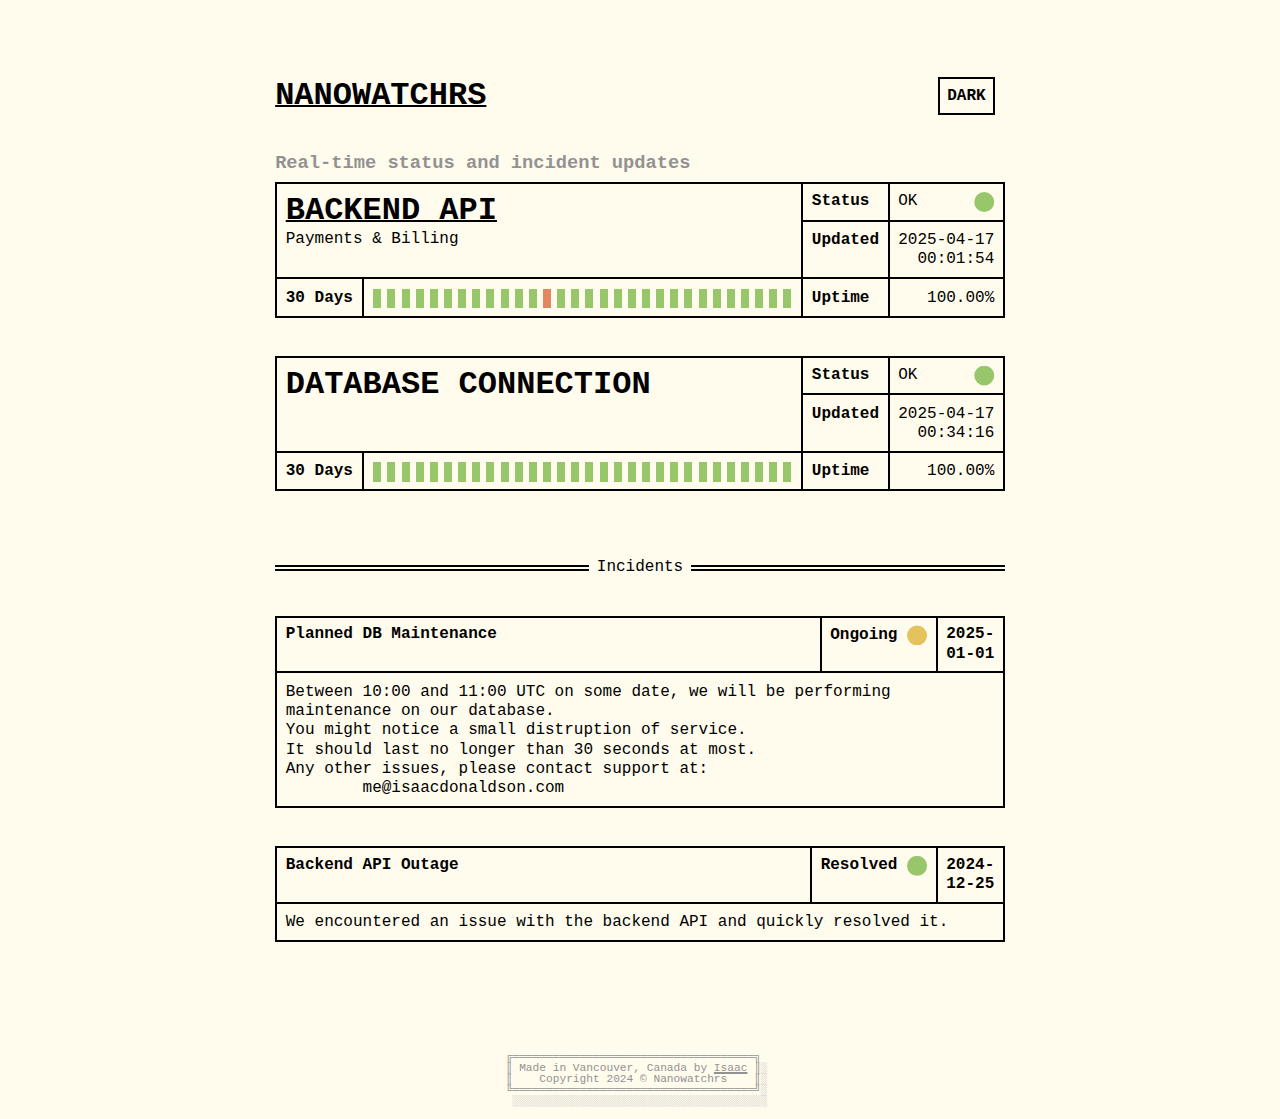
==== commit 6674dfae: "Update status for Database Connection" ====
--- a/assets/index.html
+++ b/assets/index.html
@@ -818,16 +818,16 @@
         <th>Status</th>
         <td class="width-min">
             <div class="inline-row">
-                Unknown
-                <span class="status-marker bg-disabled"></span>
+                OK
+                <span class="status-marker bg-success"></span>
             </div>
         </td>
     </tr>
     <tr>
         <th>Updated</th>
         <td class="width-min">
-            <time style="white-space: pre">2025-04-16</time>
-            <time style="white-space: pre">00:35:16</time>
+            <time style="white-space: pre">2025-04-17</time>
+            <time style="white-space: pre">00:34:16</time>
         </td>
     </tr>
     <tr>
@@ -1155,12 +1155,12 @@
                 </div>
                 
                 <div class="popup-container">
-                    <div class="popup-target history-marker bg-unknown">&nbsp;</div>
+                    <div class="popup-target history-marker bg-success">&nbsp;</div>
                     <div class="popup-content">
                         <span class="entry-date">2025-04-17</span>
                         <div class="entry-content">
-                            <span class="status-marker bg-unknown"></span>
-                            <small class="entry-notes">Information N/A</small>
+                            <span class="status-marker bg-success"></span>
+                            <small class="entry-notes">No Incident</small>
                         </div>
                     </div>
                 </div>
@@ -1186,16 +1186,16 @@
         <th>Status</th>
         <td class="width-min">
             <div class="inline-row">
-                Unknown
-                <span class="status-marker bg-disabled"></span>
+                OK
+                <span class="status-marker bg-success"></span>
             </div>
         </td>
     </tr>
     <tr>
         <th>Updated</th>
         <td class="width-min">
-            <time style="white-space: pre">2025-04-16</time>
-            <time style="white-space: pre">00:35:16</time>
+            <time style="white-space: pre">2025-04-17</time>
+            <time style="white-space: pre">00:34:16</time>
         </td>
     </tr>
     <tr>
@@ -1522,12 +1522,12 @@
                 </div>
                 
                 <div class="popup-container">
-                    <div class="popup-target history-marker bg-unknown">&nbsp;</div>
+                    <div class="popup-target history-marker bg-success">&nbsp;</div>
                     <div class="popup-content">
                         <span class="entry-date">2025-04-17</span>
                         <div class="entry-content">
-                            <span class="status-marker bg-unknown"></span>
-                            <small class="entry-notes">Information N/A</small>
+                            <span class="status-marker bg-success"></span>
+                            <small class="entry-notes">No Incident</small>
                         </div>
                     </div>
                 </div>
@@ -1552,16 +1552,16 @@
     </tr>
     <tr>
         <td class="width-auto">
-            <time style="white-space: pre">2025-04-16</time>
+            <time style="white-space: pre">2025-04-17</time>
             @
-            <time style="white-space: pre">00:35:16</time>
+            <time style="white-space: pre">00:34:16</time>
         </td>
         <td class="width-min" style="text-align: right;">100.00%</td>
         <td class="width-min" style="padding-left: 2ch">
 
             <div class="inline-row">
-                Unknown
-                <span class="status-marker bg-disabled" style="padding-left: 5ch"></span>
+                OK
+                <span class="status-marker bg-success" style="padding-left: 5ch"></span>
             </div>
         </td>
     </tr>
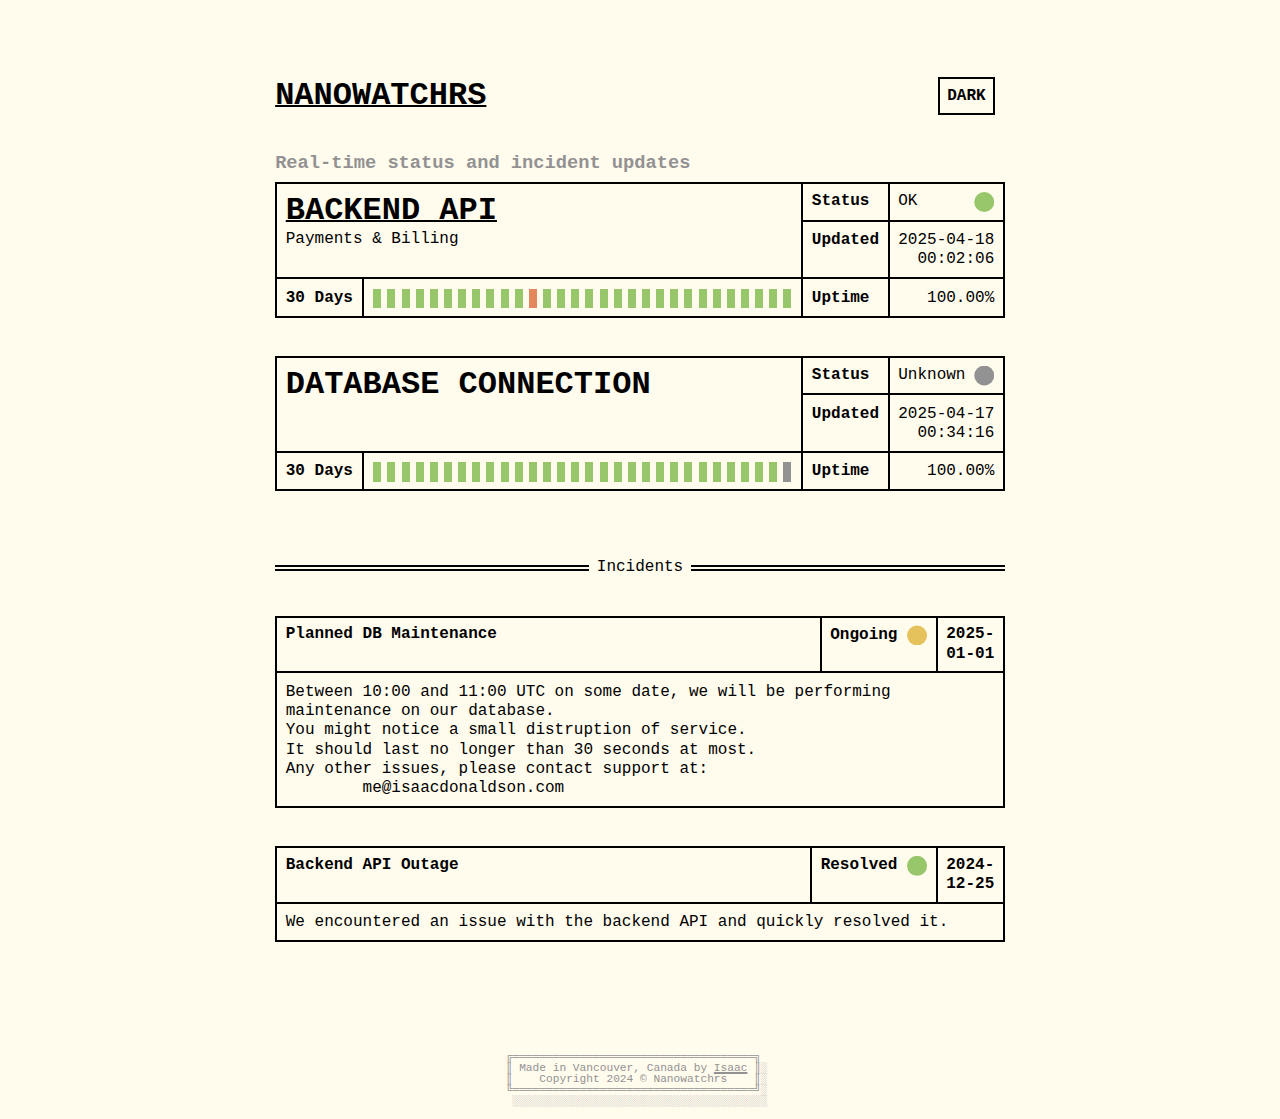
==== commit 526eec72: "Update status for Backend API" ====
--- a/assets/index.html
+++ b/assets/index.html
@@ -60,8 +60,8 @@
     <tr>
         <th>Updated</th>
         <td class="width-min">
-            <time style="white-space: pre">2025-04-17</time>
-            <time style="white-space: pre">00:01:54</time>
+            <time style="white-space: pre">2025-04-18</time>
+            <time style="white-space: pre">00:02:06</time>
         </td>
     </tr>
     <tr>
@@ -72,17 +72,6 @@
                 <div class="popup-container">
                     <div class="popup-target history-marker bg-success">&nbsp;</div>
                     <div class="popup-content">
-                        <span class="entry-date">2025-03-19</span>
-                        <div class="entry-content">
-                            <span class="status-marker bg-success"></span>
-                            <small class="entry-notes">No Incident</small>
-                        </div>
-                    </div>
-                </div>
-                
-                <div class="popup-container">
-                    <div class="popup-target history-marker bg-success">&nbsp;</div>
-                    <div class="popup-content">
                         <span class="entry-date">2025-03-20</span>
                         <div class="entry-content">
                             <span class="status-marker bg-success"></span>
@@ -392,6 +381,17 @@
                     <div class="popup-target history-marker bg-success">&nbsp;</div>
                     <div class="popup-content">
                         <span class="entry-date">2025-04-17</span>
+                        <div class="entry-content">
+                            <span class="status-marker bg-success"></span>
+                            <small class="entry-notes">No Incident</small>
+                        </div>
+                    </div>
+                </div>
+                
+                <div class="popup-container">
+                    <div class="popup-target history-marker bg-success">&nbsp;</div>
+                    <div class="popup-content">
+                        <span class="entry-date">2025-04-18</span>
                         <div class="entry-content">
                             <span class="status-marker bg-success"></span>
                             <small class="entry-notes">No Incident</small>
@@ -430,8 +430,8 @@
     <tr>
         <th>Updated</th>
         <td class="width-min">
-            <time style="white-space: pre">2025-04-17</time>
-            <time style="white-space: pre">00:01:54</time>
+            <time style="white-space: pre">2025-04-18</time>
+            <time style="white-space: pre">00:02:06</time>
         </td>
     </tr>
     <tr>
@@ -441,17 +441,6 @@
                 <div class="popup-container">
                     <div class="popup-target history-marker bg-success">&nbsp;</div>
                     <div class="popup-content">
-                        <span class="entry-date">2025-03-19</span>
-                        <div class="entry-content">
-                            <span class="status-marker bg-success"></span>
-                            <small class="entry-notes">No Incident</small>
-                        </div>
-                    </div>
-                </div>
-                
-                <div class="popup-container">
-                    <div class="popup-target history-marker bg-success">&nbsp;</div>
-                    <div class="popup-content">
                         <span class="entry-date">2025-03-20</span>
                         <div class="entry-content">
                             <span class="status-marker bg-success"></span>
@@ -761,6 +750,17 @@
                     <div class="popup-target history-marker bg-success">&nbsp;</div>
                     <div class="popup-content">
                         <span class="entry-date">2025-04-17</span>
+                        <div class="entry-content">
+                            <span class="status-marker bg-success"></span>
+                            <small class="entry-notes">No Incident</small>
+                        </div>
+                    </div>
+                </div>
+                
+                <div class="popup-container">
+                    <div class="popup-target history-marker bg-success">&nbsp;</div>
+                    <div class="popup-content">
+                        <span class="entry-date">2025-04-18</span>
                         <div class="entry-content">
                             <span class="status-marker bg-success"></span>
                             <small class="entry-notes">No Incident</small>
@@ -790,9 +790,9 @@
     </tr>
     <tr>
         <td class="width-auto">
-            <time style="white-space: pre">2025-04-17</time>
+            <time style="white-space: pre">2025-04-18</time>
             @
-            <time style="white-space: pre">00:01:54</time>
+            <time style="white-space: pre">00:02:06</time>
         </td>
         <td class="width-min" style="text-align: right;">100.00%</td>
         <td class="width-min" style="padding-left: 2ch">
@@ -818,8 +818,8 @@
         <th>Status</th>
         <td class="width-min">
             <div class="inline-row">
-                OK
-                <span class="status-marker bg-success"></span>
+                Unknown
+                <span class="status-marker bg-disabled"></span>
             </div>
         </td>
     </tr>
@@ -838,17 +838,6 @@
                 <div class="popup-container">
                     <div class="popup-target history-marker bg-success">&nbsp;</div>
                     <div class="popup-content">
-                        <span class="entry-date">2025-03-19</span>
-                        <div class="entry-content">
-                            <span class="status-marker bg-success"></span>
-                            <small class="entry-notes">No Incident</small>
-                        </div>
-                    </div>
-                </div>
-                
-                <div class="popup-container">
-                    <div class="popup-target history-marker bg-success">&nbsp;</div>
-                    <div class="popup-content">
                         <span class="entry-date">2025-03-20</span>
                         <div class="entry-content">
                             <span class="status-marker bg-success"></span>
@@ -1161,6 +1150,17 @@
                         <div class="entry-content">
                             <span class="status-marker bg-success"></span>
                             <small class="entry-notes">No Incident</small>
+                        </div>
+                    </div>
+                </div>
+                
+                <div class="popup-container">
+                    <div class="popup-target history-marker bg-unknown">&nbsp;</div>
+                    <div class="popup-content">
+                        <span class="entry-date">2025-04-18</span>
+                        <div class="entry-content">
+                            <span class="status-marker bg-unknown"></span>
+                            <small class="entry-notes">Information N/A</small>
                         </div>
                     </div>
                 </div>
@@ -1186,8 +1186,8 @@
         <th>Status</th>
         <td class="width-min">
             <div class="inline-row">
-                OK
-                <span class="status-marker bg-success"></span>
+                Unknown
+                <span class="status-marker bg-disabled"></span>
             </div>
         </td>
     </tr>
@@ -1205,17 +1205,6 @@
                 <div class="popup-container">
                     <div class="popup-target history-marker bg-success">&nbsp;</div>
                     <div class="popup-content">
-                        <span class="entry-date">2025-03-19</span>
-                        <div class="entry-content">
-                            <span class="status-marker bg-success"></span>
-                            <small class="entry-notes">No Incident</small>
-                        </div>
-                    </div>
-                </div>
-                
-                <div class="popup-container">
-                    <div class="popup-target history-marker bg-success">&nbsp;</div>
-                    <div class="popup-content">
                         <span class="entry-date">2025-03-20</span>
                         <div class="entry-content">
                             <span class="status-marker bg-success"></span>
@@ -1528,6 +1517,17 @@
                         <div class="entry-content">
                             <span class="status-marker bg-success"></span>
                             <small class="entry-notes">No Incident</small>
+                        </div>
+                    </div>
+                </div>
+                
+                <div class="popup-container">
+                    <div class="popup-target history-marker bg-unknown">&nbsp;</div>
+                    <div class="popup-content">
+                        <span class="entry-date">2025-04-18</span>
+                        <div class="entry-content">
+                            <span class="status-marker bg-unknown"></span>
+                            <small class="entry-notes">Information N/A</small>
                         </div>
                     </div>
                 </div>
@@ -1560,8 +1560,8 @@
         <td class="width-min" style="padding-left: 2ch">
 
             <div class="inline-row">
-                OK
-                <span class="status-marker bg-success" style="padding-left: 5ch"></span>
+                Unknown
+                <span class="status-marker bg-disabled" style="padding-left: 5ch"></span>
             </div>
         </td>
     </tr>
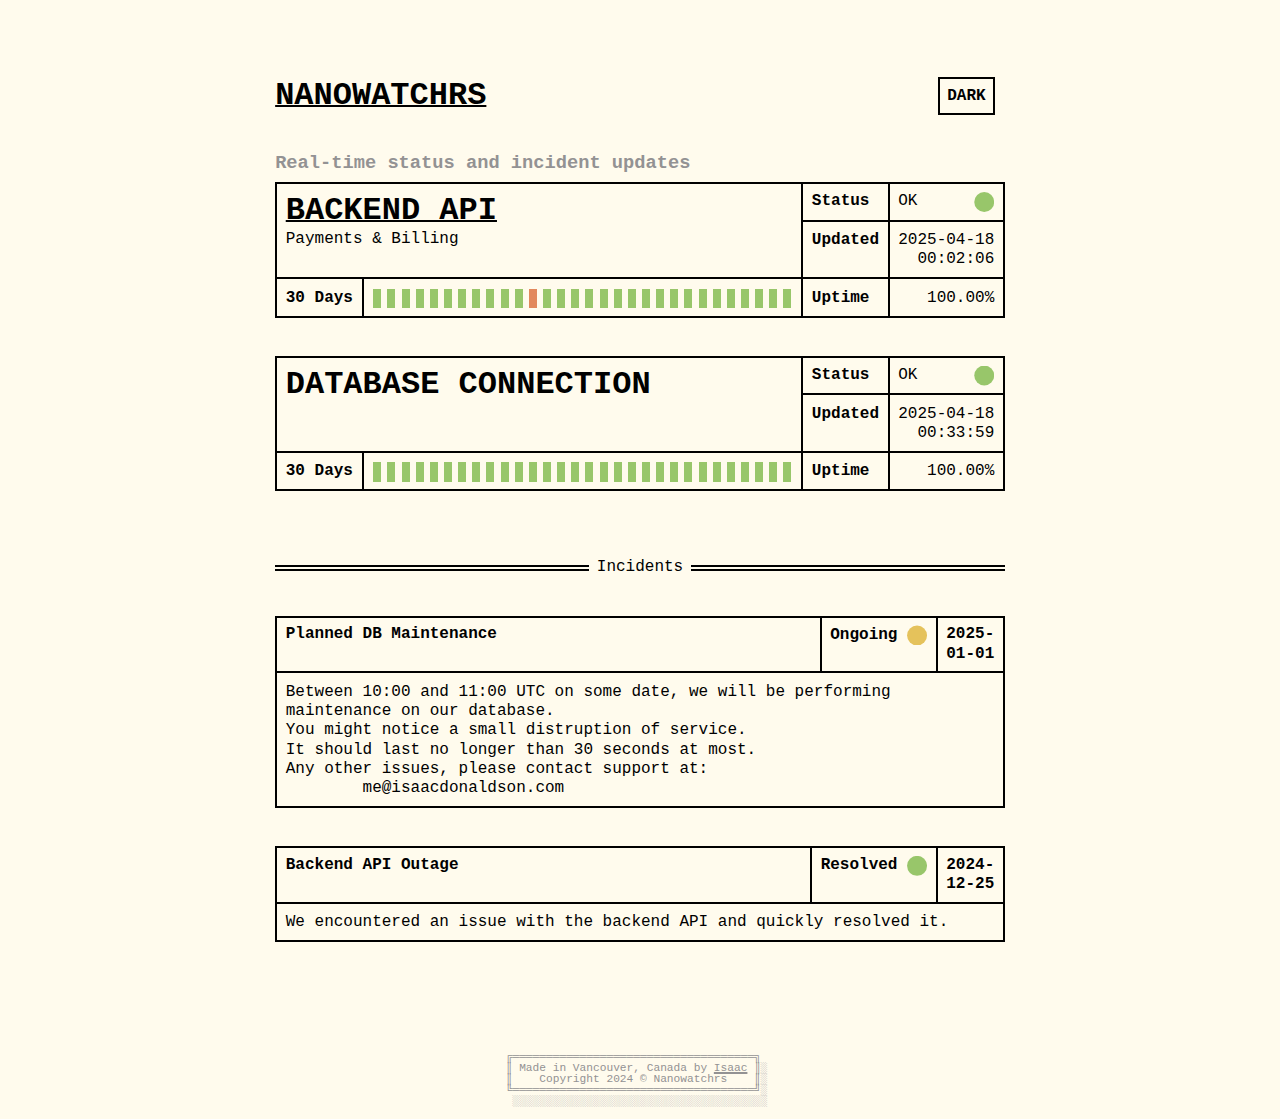
==== commit d82b6a39: "Update status for Database Connection" ====
--- a/assets/index.html
+++ b/assets/index.html
@@ -818,16 +818,16 @@
         <th>Status</th>
         <td class="width-min">
             <div class="inline-row">
-                Unknown
-                <span class="status-marker bg-disabled"></span>
+                OK
+                <span class="status-marker bg-success"></span>
             </div>
         </td>
     </tr>
     <tr>
         <th>Updated</th>
         <td class="width-min">
-            <time style="white-space: pre">2025-04-17</time>
-            <time style="white-space: pre">00:34:16</time>
+            <time style="white-space: pre">2025-04-18</time>
+            <time style="white-space: pre">00:33:59</time>
         </td>
     </tr>
     <tr>
@@ -1155,12 +1155,12 @@
                 </div>
                 
                 <div class="popup-container">
-                    <div class="popup-target history-marker bg-unknown">&nbsp;</div>
+                    <div class="popup-target history-marker bg-success">&nbsp;</div>
                     <div class="popup-content">
                         <span class="entry-date">2025-04-18</span>
                         <div class="entry-content">
-                            <span class="status-marker bg-unknown"></span>
-                            <small class="entry-notes">Information N/A</small>
+                            <span class="status-marker bg-success"></span>
+                            <small class="entry-notes">No Incident</small>
                         </div>
                     </div>
                 </div>
@@ -1186,16 +1186,16 @@
         <th>Status</th>
         <td class="width-min">
             <div class="inline-row">
-                Unknown
-                <span class="status-marker bg-disabled"></span>
+                OK
+                <span class="status-marker bg-success"></span>
             </div>
         </td>
     </tr>
     <tr>
         <th>Updated</th>
         <td class="width-min">
-            <time style="white-space: pre">2025-04-17</time>
-            <time style="white-space: pre">00:34:16</time>
+            <time style="white-space: pre">2025-04-18</time>
+            <time style="white-space: pre">00:33:59</time>
         </td>
     </tr>
     <tr>
@@ -1522,12 +1522,12 @@
                 </div>
                 
                 <div class="popup-container">
-                    <div class="popup-target history-marker bg-unknown">&nbsp;</div>
+                    <div class="popup-target history-marker bg-success">&nbsp;</div>
                     <div class="popup-content">
                         <span class="entry-date">2025-04-18</span>
                         <div class="entry-content">
-                            <span class="status-marker bg-unknown"></span>
-                            <small class="entry-notes">Information N/A</small>
+                            <span class="status-marker bg-success"></span>
+                            <small class="entry-notes">No Incident</small>
                         </div>
                     </div>
                 </div>
@@ -1552,16 +1552,16 @@
     </tr>
     <tr>
         <td class="width-auto">
-            <time style="white-space: pre">2025-04-17</time>
+            <time style="white-space: pre">2025-04-18</time>
             @
-            <time style="white-space: pre">00:34:16</time>
+            <time style="white-space: pre">00:33:59</time>
         </td>
         <td class="width-min" style="text-align: right;">100.00%</td>
         <td class="width-min" style="padding-left: 2ch">
 
             <div class="inline-row">
-                Unknown
-                <span class="status-marker bg-disabled" style="padding-left: 5ch"></span>
+                OK
+                <span class="status-marker bg-success" style="padding-left: 5ch"></span>
             </div>
         </td>
     </tr>
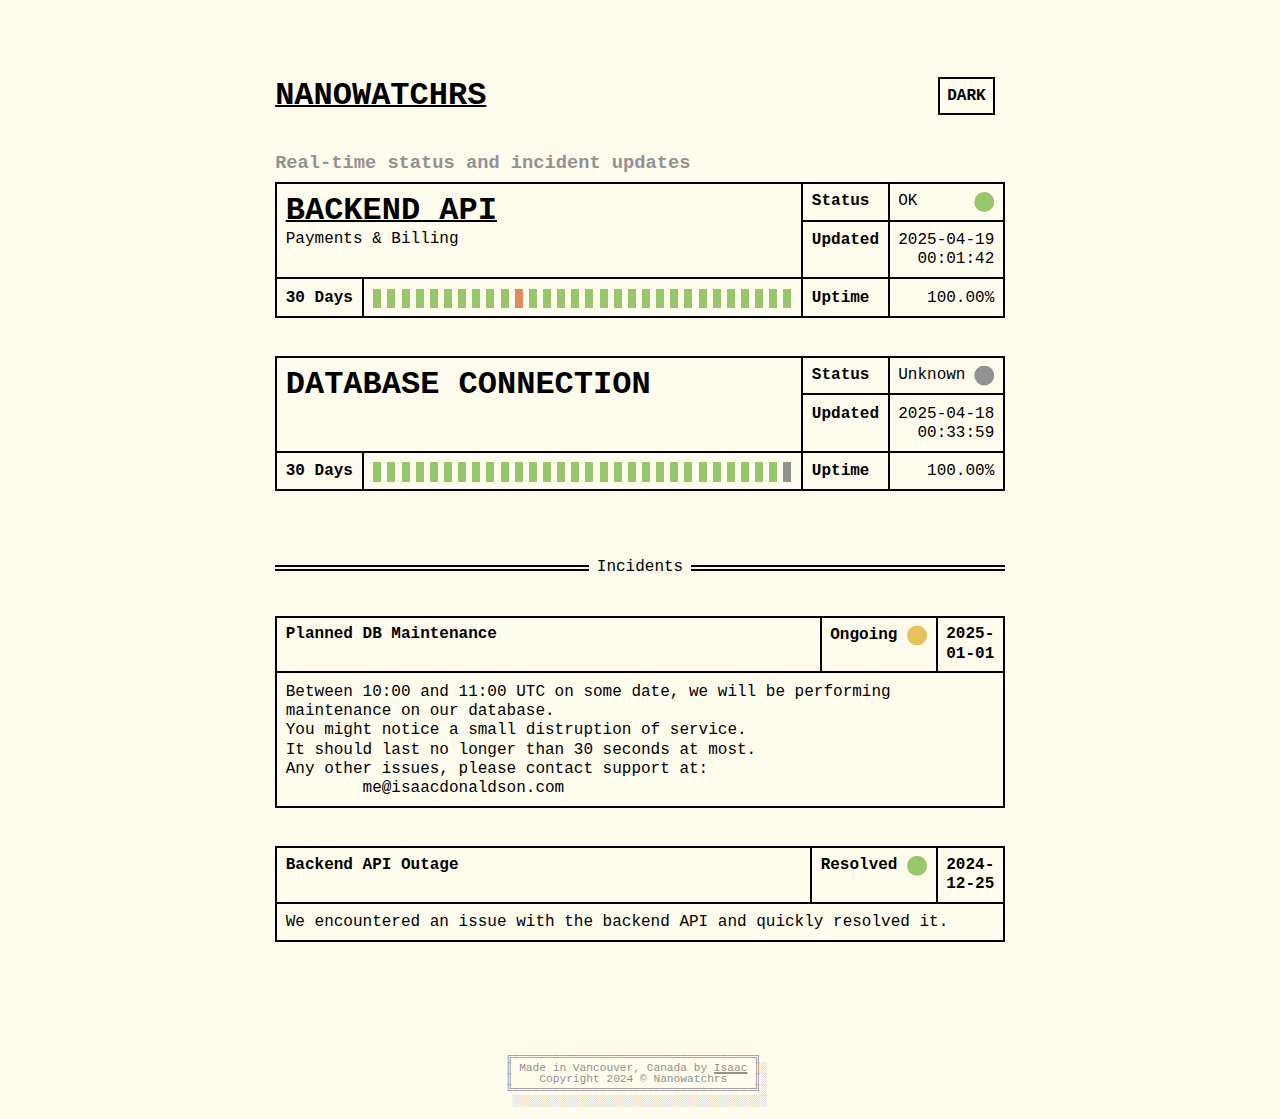
==== commit 3ba5feb4: "Update status for Backend API" ====
--- a/assets/index.html
+++ b/assets/index.html
@@ -60,8 +60,8 @@
     <tr>
         <th>Updated</th>
         <td class="width-min">
-            <time style="white-space: pre">2025-04-18</time>
-            <time style="white-space: pre">00:02:06</time>
+            <time style="white-space: pre">2025-04-19</time>
+            <time style="white-space: pre">00:01:42</time>
         </td>
     </tr>
     <tr>
@@ -72,17 +72,6 @@
                 <div class="popup-container">
                     <div class="popup-target history-marker bg-success">&nbsp;</div>
                     <div class="popup-content">
-                        <span class="entry-date">2025-03-20</span>
-                        <div class="entry-content">
-                            <span class="status-marker bg-success"></span>
-                            <small class="entry-notes">No Incident</small>
-                        </div>
-                    </div>
-                </div>
-                
-                <div class="popup-container">
-                    <div class="popup-target history-marker bg-success">&nbsp;</div>
-                    <div class="popup-content">
                         <span class="entry-date">2025-03-21</span>
                         <div class="entry-content">
                             <span class="status-marker bg-success"></span>
@@ -392,6 +381,17 @@
                     <div class="popup-target history-marker bg-success">&nbsp;</div>
                     <div class="popup-content">
                         <span class="entry-date">2025-04-18</span>
+                        <div class="entry-content">
+                            <span class="status-marker bg-success"></span>
+                            <small class="entry-notes">No Incident</small>
+                        </div>
+                    </div>
+                </div>
+                
+                <div class="popup-container">
+                    <div class="popup-target history-marker bg-success">&nbsp;</div>
+                    <div class="popup-content">
+                        <span class="entry-date">2025-04-19</span>
                         <div class="entry-content">
                             <span class="status-marker bg-success"></span>
                             <small class="entry-notes">No Incident</small>
@@ -430,8 +430,8 @@
     <tr>
         <th>Updated</th>
         <td class="width-min">
-            <time style="white-space: pre">2025-04-18</time>
-            <time style="white-space: pre">00:02:06</time>
+            <time style="white-space: pre">2025-04-19</time>
+            <time style="white-space: pre">00:01:42</time>
         </td>
     </tr>
     <tr>
@@ -441,17 +441,6 @@
                 <div class="popup-container">
                     <div class="popup-target history-marker bg-success">&nbsp;</div>
                     <div class="popup-content">
-                        <span class="entry-date">2025-03-20</span>
-                        <div class="entry-content">
-                            <span class="status-marker bg-success"></span>
-                            <small class="entry-notes">No Incident</small>
-                        </div>
-                    </div>
-                </div>
-                
-                <div class="popup-container">
-                    <div class="popup-target history-marker bg-success">&nbsp;</div>
-                    <div class="popup-content">
                         <span class="entry-date">2025-03-21</span>
                         <div class="entry-content">
                             <span class="status-marker bg-success"></span>
@@ -761,6 +750,17 @@
                     <div class="popup-target history-marker bg-success">&nbsp;</div>
                     <div class="popup-content">
                         <span class="entry-date">2025-04-18</span>
+                        <div class="entry-content">
+                            <span class="status-marker bg-success"></span>
+                            <small class="entry-notes">No Incident</small>
+                        </div>
+                    </div>
+                </div>
+                
+                <div class="popup-container">
+                    <div class="popup-target history-marker bg-success">&nbsp;</div>
+                    <div class="popup-content">
+                        <span class="entry-date">2025-04-19</span>
                         <div class="entry-content">
                             <span class="status-marker bg-success"></span>
                             <small class="entry-notes">No Incident</small>
@@ -790,9 +790,9 @@
     </tr>
     <tr>
         <td class="width-auto">
-            <time style="white-space: pre">2025-04-18</time>
+            <time style="white-space: pre">2025-04-19</time>
             @
-            <time style="white-space: pre">00:02:06</time>
+            <time style="white-space: pre">00:01:42</time>
         </td>
         <td class="width-min" style="text-align: right;">100.00%</td>
         <td class="width-min" style="padding-left: 2ch">
@@ -818,8 +818,8 @@
         <th>Status</th>
         <td class="width-min">
             <div class="inline-row">
-                OK
-                <span class="status-marker bg-success"></span>
+                Unknown
+                <span class="status-marker bg-disabled"></span>
             </div>
         </td>
     </tr>
@@ -838,17 +838,6 @@
                 <div class="popup-container">
                     <div class="popup-target history-marker bg-success">&nbsp;</div>
                     <div class="popup-content">
-                        <span class="entry-date">2025-03-20</span>
-                        <div class="entry-content">
-                            <span class="status-marker bg-success"></span>
-                            <small class="entry-notes">No Incident</small>
-                        </div>
-                    </div>
-                </div>
-                
-                <div class="popup-container">
-                    <div class="popup-target history-marker bg-success">&nbsp;</div>
-                    <div class="popup-content">
                         <span class="entry-date">2025-03-21</span>
                         <div class="entry-content">
                             <span class="status-marker bg-success"></span>
@@ -1161,6 +1150,17 @@
                         <div class="entry-content">
                             <span class="status-marker bg-success"></span>
                             <small class="entry-notes">No Incident</small>
+                        </div>
+                    </div>
+                </div>
+                
+                <div class="popup-container">
+                    <div class="popup-target history-marker bg-unknown">&nbsp;</div>
+                    <div class="popup-content">
+                        <span class="entry-date">2025-04-19</span>
+                        <div class="entry-content">
+                            <span class="status-marker bg-unknown"></span>
+                            <small class="entry-notes">Information N/A</small>
                         </div>
                     </div>
                 </div>
@@ -1186,8 +1186,8 @@
         <th>Status</th>
         <td class="width-min">
             <div class="inline-row">
-                OK
-                <span class="status-marker bg-success"></span>
+                Unknown
+                <span class="status-marker bg-disabled"></span>
             </div>
         </td>
     </tr>
@@ -1205,17 +1205,6 @@
                 <div class="popup-container">
                     <div class="popup-target history-marker bg-success">&nbsp;</div>
                     <div class="popup-content">
-                        <span class="entry-date">2025-03-20</span>
-                        <div class="entry-content">
-                            <span class="status-marker bg-success"></span>
-                            <small class="entry-notes">No Incident</small>
-                        </div>
-                    </div>
-                </div>
-                
-                <div class="popup-container">
-                    <div class="popup-target history-marker bg-success">&nbsp;</div>
-                    <div class="popup-content">
                         <span class="entry-date">2025-03-21</span>
                         <div class="entry-content">
                             <span class="status-marker bg-success"></span>
@@ -1528,6 +1517,17 @@
                         <div class="entry-content">
                             <span class="status-marker bg-success"></span>
                             <small class="entry-notes">No Incident</small>
+                        </div>
+                    </div>
+                </div>
+                
+                <div class="popup-container">
+                    <div class="popup-target history-marker bg-unknown">&nbsp;</div>
+                    <div class="popup-content">
+                        <span class="entry-date">2025-04-19</span>
+                        <div class="entry-content">
+                            <span class="status-marker bg-unknown"></span>
+                            <small class="entry-notes">Information N/A</small>
                         </div>
                     </div>
                 </div>
@@ -1560,8 +1560,8 @@
         <td class="width-min" style="padding-left: 2ch">
 
             <div class="inline-row">
-                OK
-                <span class="status-marker bg-success" style="padding-left: 5ch"></span>
+                Unknown
+                <span class="status-marker bg-disabled" style="padding-left: 5ch"></span>
             </div>
         </td>
     </tr>
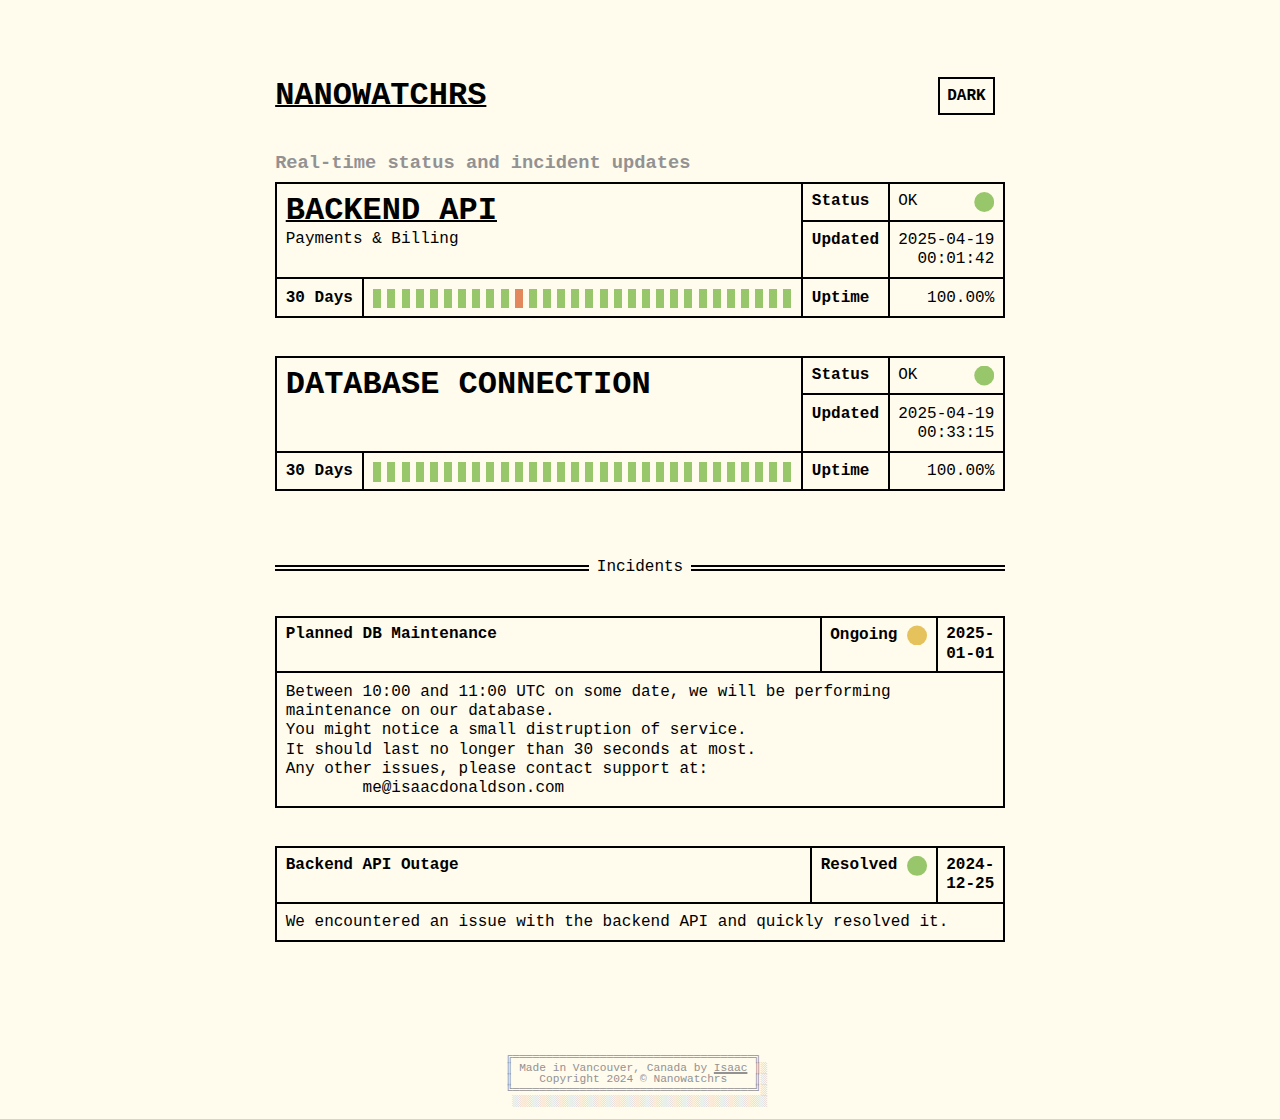
==== commit 0abcc784: "Update status for Database Connection" ====
--- a/assets/index.html
+++ b/assets/index.html
@@ -818,16 +818,16 @@
         <th>Status</th>
         <td class="width-min">
             <div class="inline-row">
-                Unknown
-                <span class="status-marker bg-disabled"></span>
+                OK
+                <span class="status-marker bg-success"></span>
             </div>
         </td>
     </tr>
     <tr>
         <th>Updated</th>
         <td class="width-min">
-            <time style="white-space: pre">2025-04-18</time>
-            <time style="white-space: pre">00:33:59</time>
+            <time style="white-space: pre">2025-04-19</time>
+            <time style="white-space: pre">00:33:15</time>
         </td>
     </tr>
     <tr>
@@ -1155,12 +1155,12 @@
                 </div>
                 
                 <div class="popup-container">
-                    <div class="popup-target history-marker bg-unknown">&nbsp;</div>
+                    <div class="popup-target history-marker bg-success">&nbsp;</div>
                     <div class="popup-content">
                         <span class="entry-date">2025-04-19</span>
                         <div class="entry-content">
-                            <span class="status-marker bg-unknown"></span>
-                            <small class="entry-notes">Information N/A</small>
+                            <span class="status-marker bg-success"></span>
+                            <small class="entry-notes">No Incident</small>
                         </div>
                     </div>
                 </div>
@@ -1186,16 +1186,16 @@
         <th>Status</th>
         <td class="width-min">
             <div class="inline-row">
-                Unknown
-                <span class="status-marker bg-disabled"></span>
+                OK
+                <span class="status-marker bg-success"></span>
             </div>
         </td>
     </tr>
     <tr>
         <th>Updated</th>
         <td class="width-min">
-            <time style="white-space: pre">2025-04-18</time>
-            <time style="white-space: pre">00:33:59</time>
+            <time style="white-space: pre">2025-04-19</time>
+            <time style="white-space: pre">00:33:15</time>
         </td>
     </tr>
     <tr>
@@ -1522,12 +1522,12 @@
                 </div>
                 
                 <div class="popup-container">
-                    <div class="popup-target history-marker bg-unknown">&nbsp;</div>
+                    <div class="popup-target history-marker bg-success">&nbsp;</div>
                     <div class="popup-content">
                         <span class="entry-date">2025-04-19</span>
                         <div class="entry-content">
-                            <span class="status-marker bg-unknown"></span>
-                            <small class="entry-notes">Information N/A</small>
+                            <span class="status-marker bg-success"></span>
+                            <small class="entry-notes">No Incident</small>
                         </div>
                     </div>
                 </div>
@@ -1552,16 +1552,16 @@
     </tr>
     <tr>
         <td class="width-auto">
-            <time style="white-space: pre">2025-04-18</time>
+            <time style="white-space: pre">2025-04-19</time>
             @
-            <time style="white-space: pre">00:33:59</time>
+            <time style="white-space: pre">00:33:15</time>
         </td>
         <td class="width-min" style="text-align: right;">100.00%</td>
         <td class="width-min" style="padding-left: 2ch">
 
             <div class="inline-row">
-                Unknown
-                <span class="status-marker bg-disabled" style="padding-left: 5ch"></span>
+                OK
+                <span class="status-marker bg-success" style="padding-left: 5ch"></span>
             </div>
         </td>
     </tr>
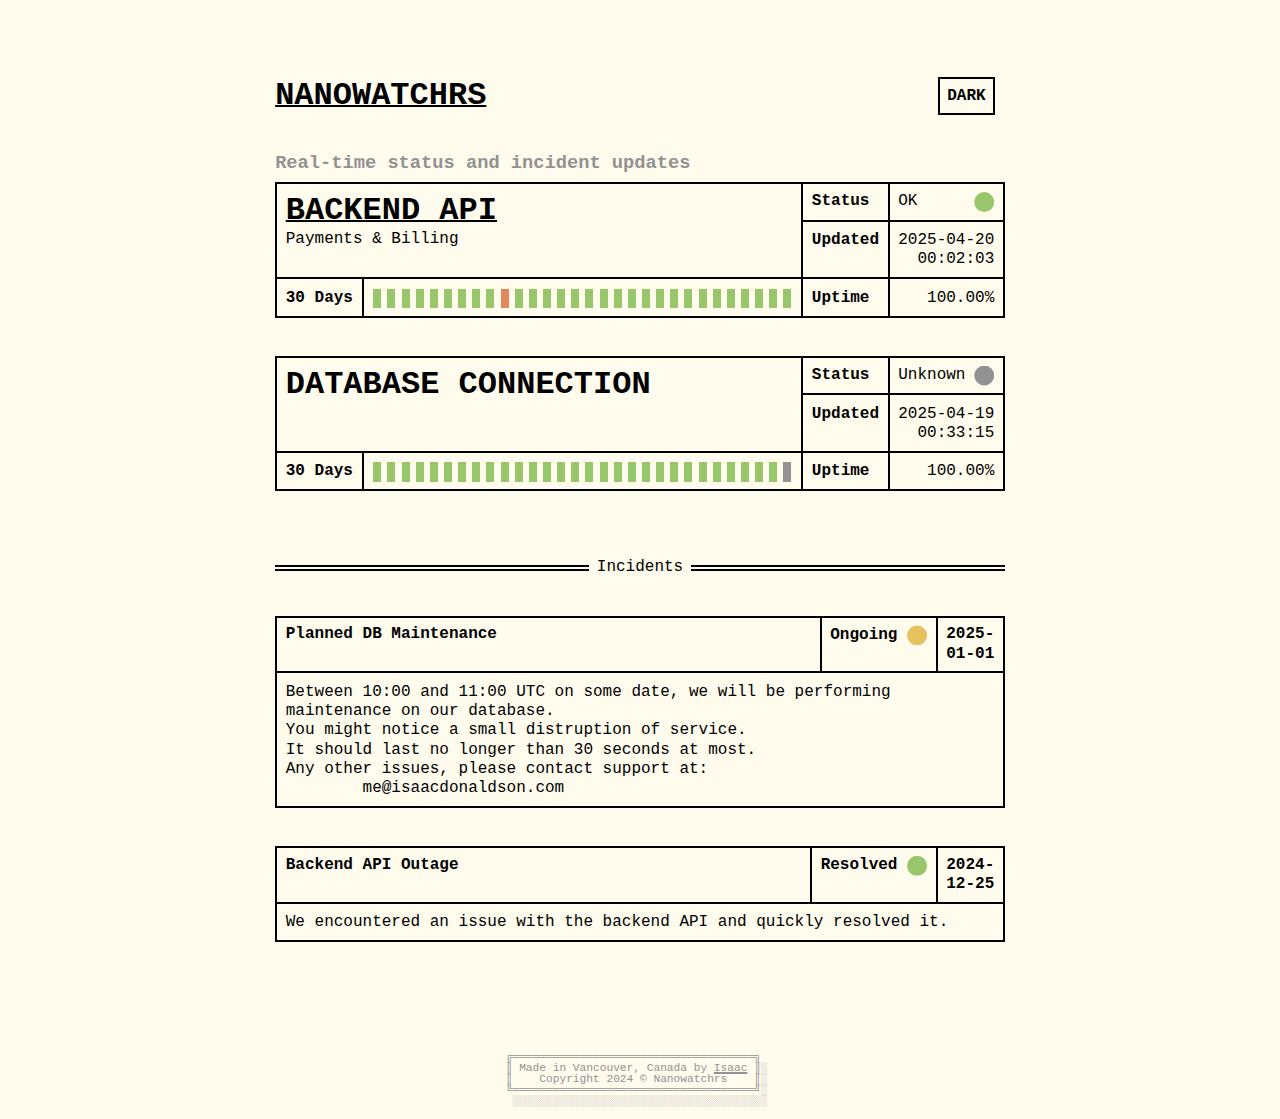
==== commit f24e3f85: "Update status for Backend API" ====
--- a/assets/index.html
+++ b/assets/index.html
@@ -60,8 +60,8 @@
     <tr>
         <th>Updated</th>
         <td class="width-min">
-            <time style="white-space: pre">2025-04-19</time>
-            <time style="white-space: pre">00:01:42</time>
+            <time style="white-space: pre">2025-04-20</time>
+            <time style="white-space: pre">00:02:03</time>
         </td>
     </tr>
     <tr>
@@ -72,17 +72,6 @@
                 <div class="popup-container">
                     <div class="popup-target history-marker bg-success">&nbsp;</div>
                     <div class="popup-content">
-                        <span class="entry-date">2025-03-21</span>
-                        <div class="entry-content">
-                            <span class="status-marker bg-success"></span>
-                            <small class="entry-notes">No Incident</small>
-                        </div>
-                    </div>
-                </div>
-                
-                <div class="popup-container">
-                    <div class="popup-target history-marker bg-success">&nbsp;</div>
-                    <div class="popup-content">
                         <span class="entry-date">2025-03-22</span>
                         <div class="entry-content">
                             <span class="status-marker bg-success"></span>
@@ -392,6 +381,17 @@
                     <div class="popup-target history-marker bg-success">&nbsp;</div>
                     <div class="popup-content">
                         <span class="entry-date">2025-04-19</span>
+                        <div class="entry-content">
+                            <span class="status-marker bg-success"></span>
+                            <small class="entry-notes">No Incident</small>
+                        </div>
+                    </div>
+                </div>
+                
+                <div class="popup-container">
+                    <div class="popup-target history-marker bg-success">&nbsp;</div>
+                    <div class="popup-content">
+                        <span class="entry-date">2025-04-20</span>
                         <div class="entry-content">
                             <span class="status-marker bg-success"></span>
                             <small class="entry-notes">No Incident</small>
@@ -430,8 +430,8 @@
     <tr>
         <th>Updated</th>
         <td class="width-min">
-            <time style="white-space: pre">2025-04-19</time>
-            <time style="white-space: pre">00:01:42</time>
+            <time style="white-space: pre">2025-04-20</time>
+            <time style="white-space: pre">00:02:03</time>
         </td>
     </tr>
     <tr>
@@ -441,17 +441,6 @@
                 <div class="popup-container">
                     <div class="popup-target history-marker bg-success">&nbsp;</div>
                     <div class="popup-content">
-                        <span class="entry-date">2025-03-21</span>
-                        <div class="entry-content">
-                            <span class="status-marker bg-success"></span>
-                            <small class="entry-notes">No Incident</small>
-                        </div>
-                    </div>
-                </div>
-                
-                <div class="popup-container">
-                    <div class="popup-target history-marker bg-success">&nbsp;</div>
-                    <div class="popup-content">
                         <span class="entry-date">2025-03-22</span>
                         <div class="entry-content">
                             <span class="status-marker bg-success"></span>
@@ -761,6 +750,17 @@
                     <div class="popup-target history-marker bg-success">&nbsp;</div>
                     <div class="popup-content">
                         <span class="entry-date">2025-04-19</span>
+                        <div class="entry-content">
+                            <span class="status-marker bg-success"></span>
+                            <small class="entry-notes">No Incident</small>
+                        </div>
+                    </div>
+                </div>
+                
+                <div class="popup-container">
+                    <div class="popup-target history-marker bg-success">&nbsp;</div>
+                    <div class="popup-content">
+                        <span class="entry-date">2025-04-20</span>
                         <div class="entry-content">
                             <span class="status-marker bg-success"></span>
                             <small class="entry-notes">No Incident</small>
@@ -790,9 +790,9 @@
     </tr>
     <tr>
         <td class="width-auto">
-            <time style="white-space: pre">2025-04-19</time>
+            <time style="white-space: pre">2025-04-20</time>
             @
-            <time style="white-space: pre">00:01:42</time>
+            <time style="white-space: pre">00:02:03</time>
         </td>
         <td class="width-min" style="text-align: right;">100.00%</td>
         <td class="width-min" style="padding-left: 2ch">
@@ -818,8 +818,8 @@
         <th>Status</th>
         <td class="width-min">
             <div class="inline-row">
-                OK
-                <span class="status-marker bg-success"></span>
+                Unknown
+                <span class="status-marker bg-disabled"></span>
             </div>
         </td>
     </tr>
@@ -838,17 +838,6 @@
                 <div class="popup-container">
                     <div class="popup-target history-marker bg-success">&nbsp;</div>
                     <div class="popup-content">
-                        <span class="entry-date">2025-03-21</span>
-                        <div class="entry-content">
-                            <span class="status-marker bg-success"></span>
-                            <small class="entry-notes">No Incident</small>
-                        </div>
-                    </div>
-                </div>
-                
-                <div class="popup-container">
-                    <div class="popup-target history-marker bg-success">&nbsp;</div>
-                    <div class="popup-content">
                         <span class="entry-date">2025-03-22</span>
                         <div class="entry-content">
                             <span class="status-marker bg-success"></span>
@@ -1161,6 +1150,17 @@
                         <div class="entry-content">
                             <span class="status-marker bg-success"></span>
                             <small class="entry-notes">No Incident</small>
+                        </div>
+                    </div>
+                </div>
+                
+                <div class="popup-container">
+                    <div class="popup-target history-marker bg-unknown">&nbsp;</div>
+                    <div class="popup-content">
+                        <span class="entry-date">2025-04-20</span>
+                        <div class="entry-content">
+                            <span class="status-marker bg-unknown"></span>
+                            <small class="entry-notes">Information N/A</small>
                         </div>
                     </div>
                 </div>
@@ -1186,8 +1186,8 @@
         <th>Status</th>
         <td class="width-min">
             <div class="inline-row">
-                OK
-                <span class="status-marker bg-success"></span>
+                Unknown
+                <span class="status-marker bg-disabled"></span>
             </div>
         </td>
     </tr>
@@ -1205,17 +1205,6 @@
                 <div class="popup-container">
                     <div class="popup-target history-marker bg-success">&nbsp;</div>
                     <div class="popup-content">
-                        <span class="entry-date">2025-03-21</span>
-                        <div class="entry-content">
-                            <span class="status-marker bg-success"></span>
-                            <small class="entry-notes">No Incident</small>
-                        </div>
-                    </div>
-                </div>
-                
-                <div class="popup-container">
-                    <div class="popup-target history-marker bg-success">&nbsp;</div>
-                    <div class="popup-content">
                         <span class="entry-date">2025-03-22</span>
                         <div class="entry-content">
                             <span class="status-marker bg-success"></span>
@@ -1528,6 +1517,17 @@
                         <div class="entry-content">
                             <span class="status-marker bg-success"></span>
                             <small class="entry-notes">No Incident</small>
+                        </div>
+                    </div>
+                </div>
+                
+                <div class="popup-container">
+                    <div class="popup-target history-marker bg-unknown">&nbsp;</div>
+                    <div class="popup-content">
+                        <span class="entry-date">2025-04-20</span>
+                        <div class="entry-content">
+                            <span class="status-marker bg-unknown"></span>
+                            <small class="entry-notes">Information N/A</small>
                         </div>
                     </div>
                 </div>
@@ -1560,8 +1560,8 @@
         <td class="width-min" style="padding-left: 2ch">
 
             <div class="inline-row">
-                OK
-                <span class="status-marker bg-success" style="padding-left: 5ch"></span>
+                Unknown
+                <span class="status-marker bg-disabled" style="padding-left: 5ch"></span>
             </div>
         </td>
     </tr>
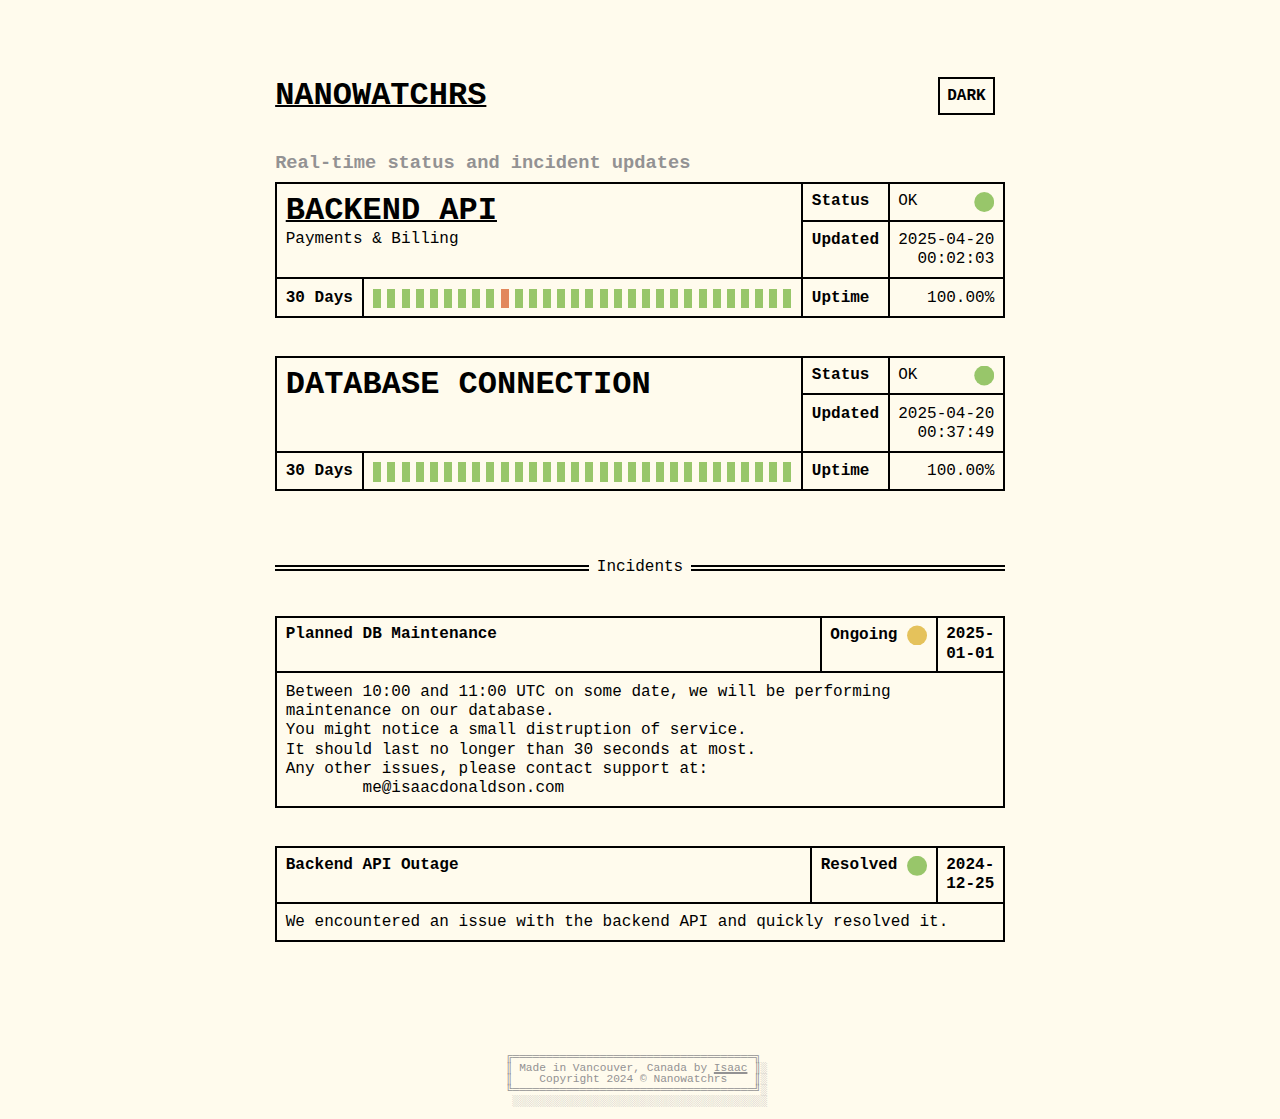
==== commit 75b5704f: "Update status for Database Connection" ====
--- a/assets/index.html
+++ b/assets/index.html
@@ -818,16 +818,16 @@
         <th>Status</th>
         <td class="width-min">
             <div class="inline-row">
-                Unknown
-                <span class="status-marker bg-disabled"></span>
+                OK
+                <span class="status-marker bg-success"></span>
             </div>
         </td>
     </tr>
     <tr>
         <th>Updated</th>
         <td class="width-min">
-            <time style="white-space: pre">2025-04-19</time>
-            <time style="white-space: pre">00:33:15</time>
+            <time style="white-space: pre">2025-04-20</time>
+            <time style="white-space: pre">00:37:49</time>
         </td>
     </tr>
     <tr>
@@ -1155,12 +1155,12 @@
                 </div>
                 
                 <div class="popup-container">
-                    <div class="popup-target history-marker bg-unknown">&nbsp;</div>
+                    <div class="popup-target history-marker bg-success">&nbsp;</div>
                     <div class="popup-content">
                         <span class="entry-date">2025-04-20</span>
                         <div class="entry-content">
-                            <span class="status-marker bg-unknown"></span>
-                            <small class="entry-notes">Information N/A</small>
+                            <span class="status-marker bg-success"></span>
+                            <small class="entry-notes">No Incident</small>
                         </div>
                     </div>
                 </div>
@@ -1186,16 +1186,16 @@
         <th>Status</th>
         <td class="width-min">
             <div class="inline-row">
-                Unknown
-                <span class="status-marker bg-disabled"></span>
+                OK
+                <span class="status-marker bg-success"></span>
             </div>
         </td>
     </tr>
     <tr>
         <th>Updated</th>
         <td class="width-min">
-            <time style="white-space: pre">2025-04-19</time>
-            <time style="white-space: pre">00:33:15</time>
+            <time style="white-space: pre">2025-04-20</time>
+            <time style="white-space: pre">00:37:49</time>
         </td>
     </tr>
     <tr>
@@ -1522,12 +1522,12 @@
                 </div>
                 
                 <div class="popup-container">
-                    <div class="popup-target history-marker bg-unknown">&nbsp;</div>
+                    <div class="popup-target history-marker bg-success">&nbsp;</div>
                     <div class="popup-content">
                         <span class="entry-date">2025-04-20</span>
                         <div class="entry-content">
-                            <span class="status-marker bg-unknown"></span>
-                            <small class="entry-notes">Information N/A</small>
+                            <span class="status-marker bg-success"></span>
+                            <small class="entry-notes">No Incident</small>
                         </div>
                     </div>
                 </div>
@@ -1552,16 +1552,16 @@
     </tr>
     <tr>
         <td class="width-auto">
-            <time style="white-space: pre">2025-04-19</time>
+            <time style="white-space: pre">2025-04-20</time>
             @
-            <time style="white-space: pre">00:33:15</time>
+            <time style="white-space: pre">00:37:49</time>
         </td>
         <td class="width-min" style="text-align: right;">100.00%</td>
         <td class="width-min" style="padding-left: 2ch">
 
             <div class="inline-row">
-                Unknown
-                <span class="status-marker bg-disabled" style="padding-left: 5ch"></span>
+                OK
+                <span class="status-marker bg-success" style="padding-left: 5ch"></span>
             </div>
         </td>
     </tr>
